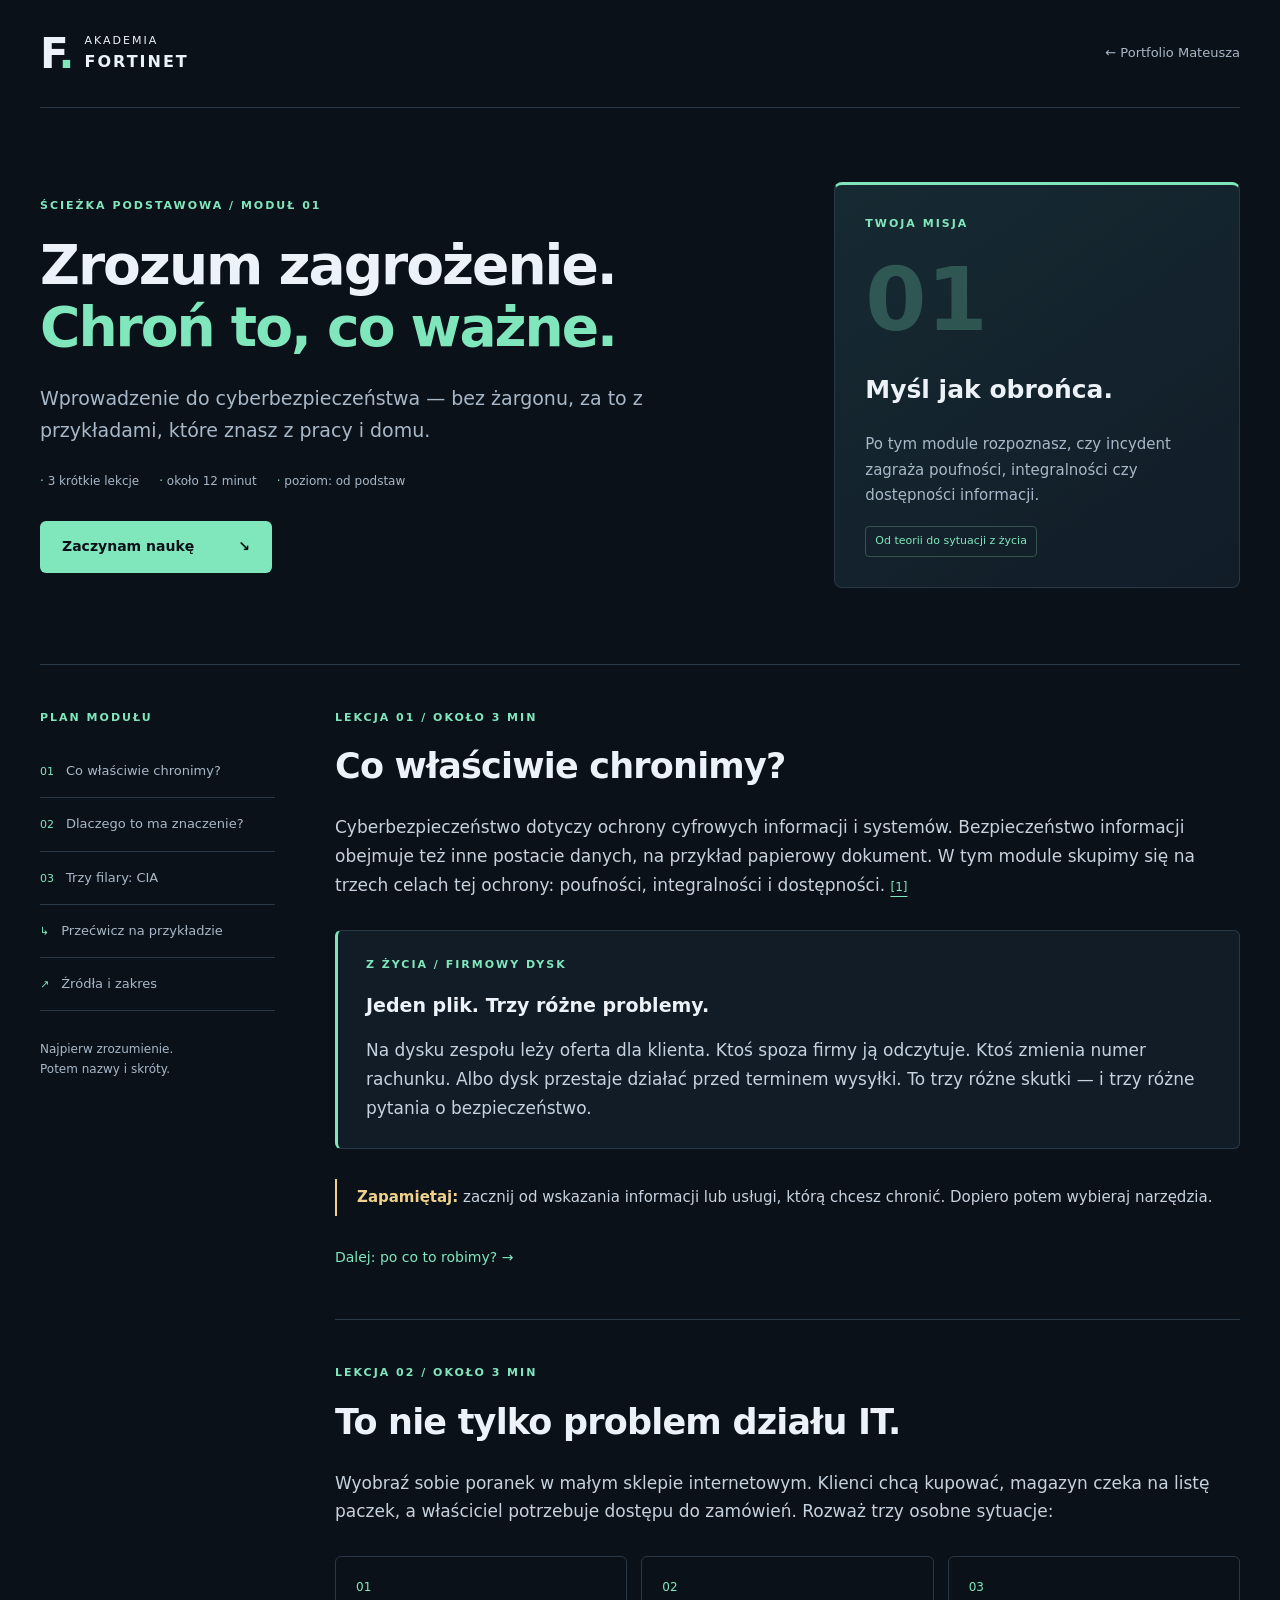
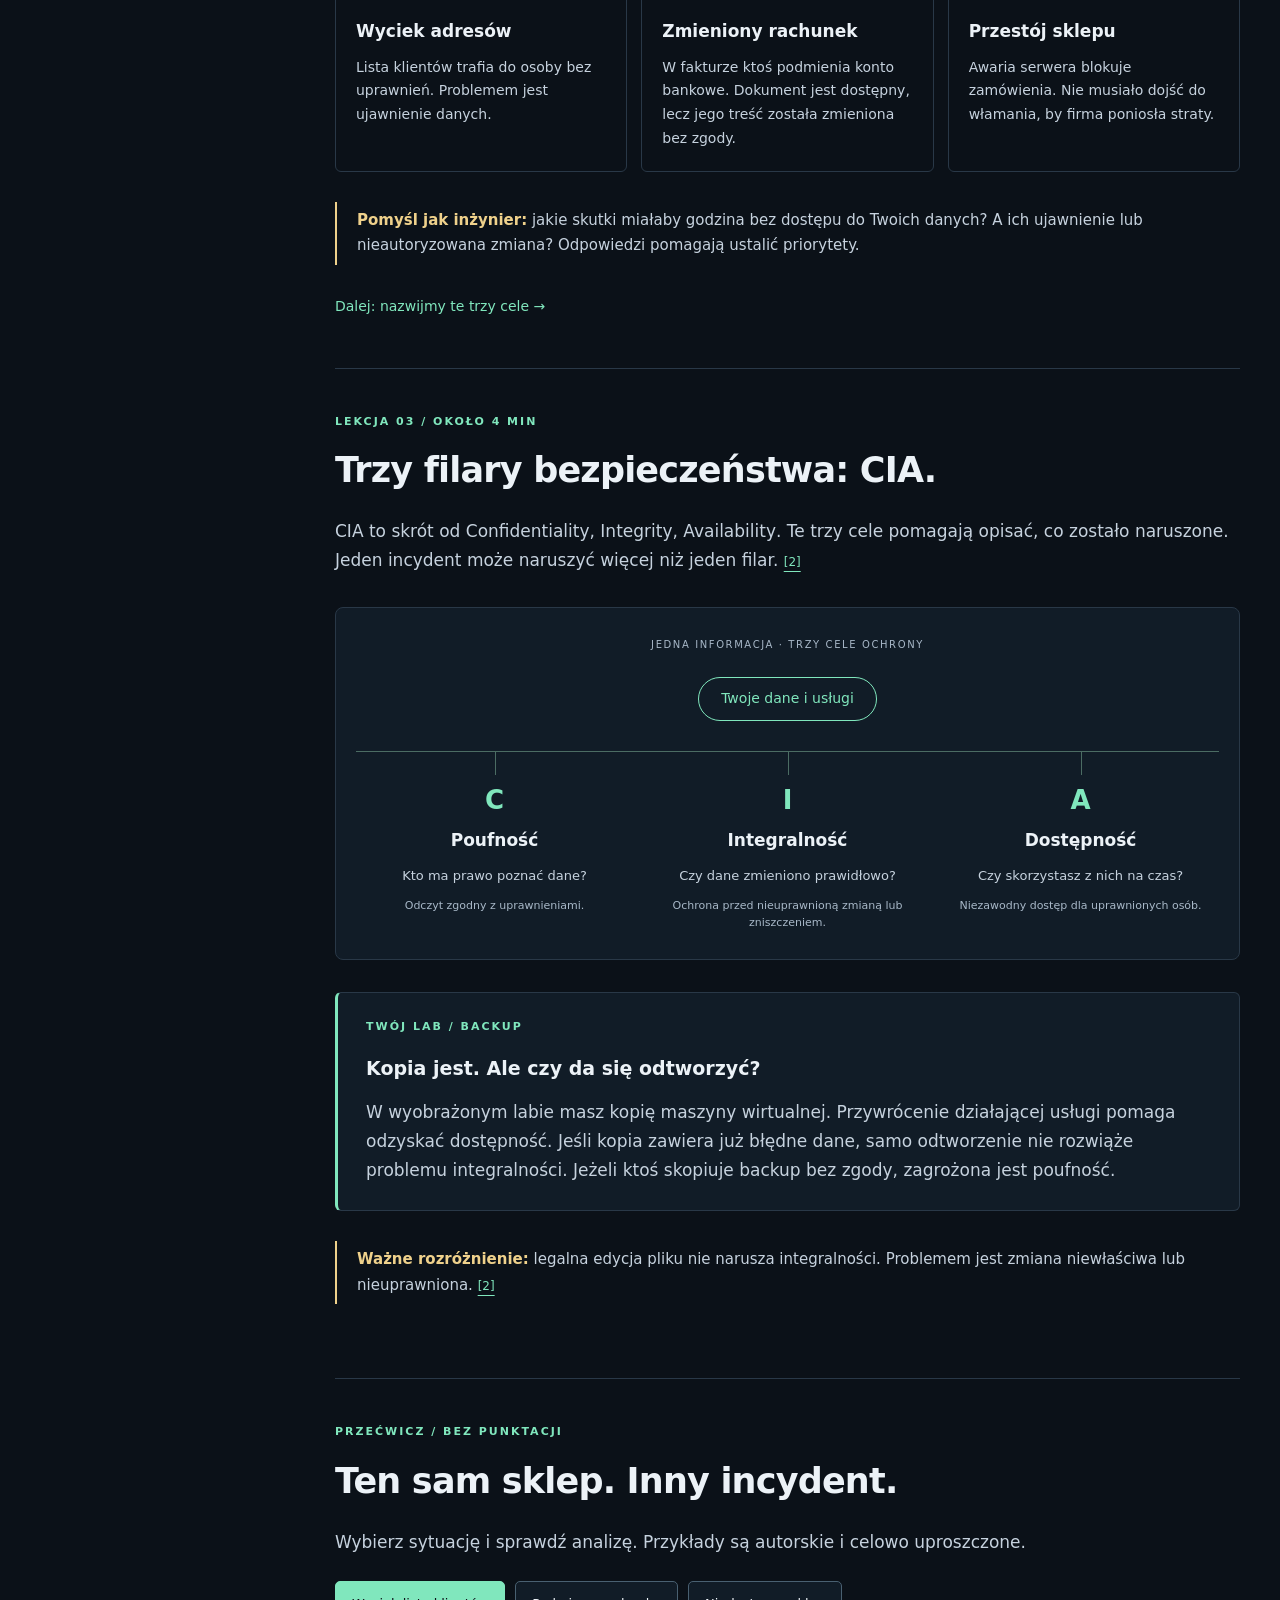
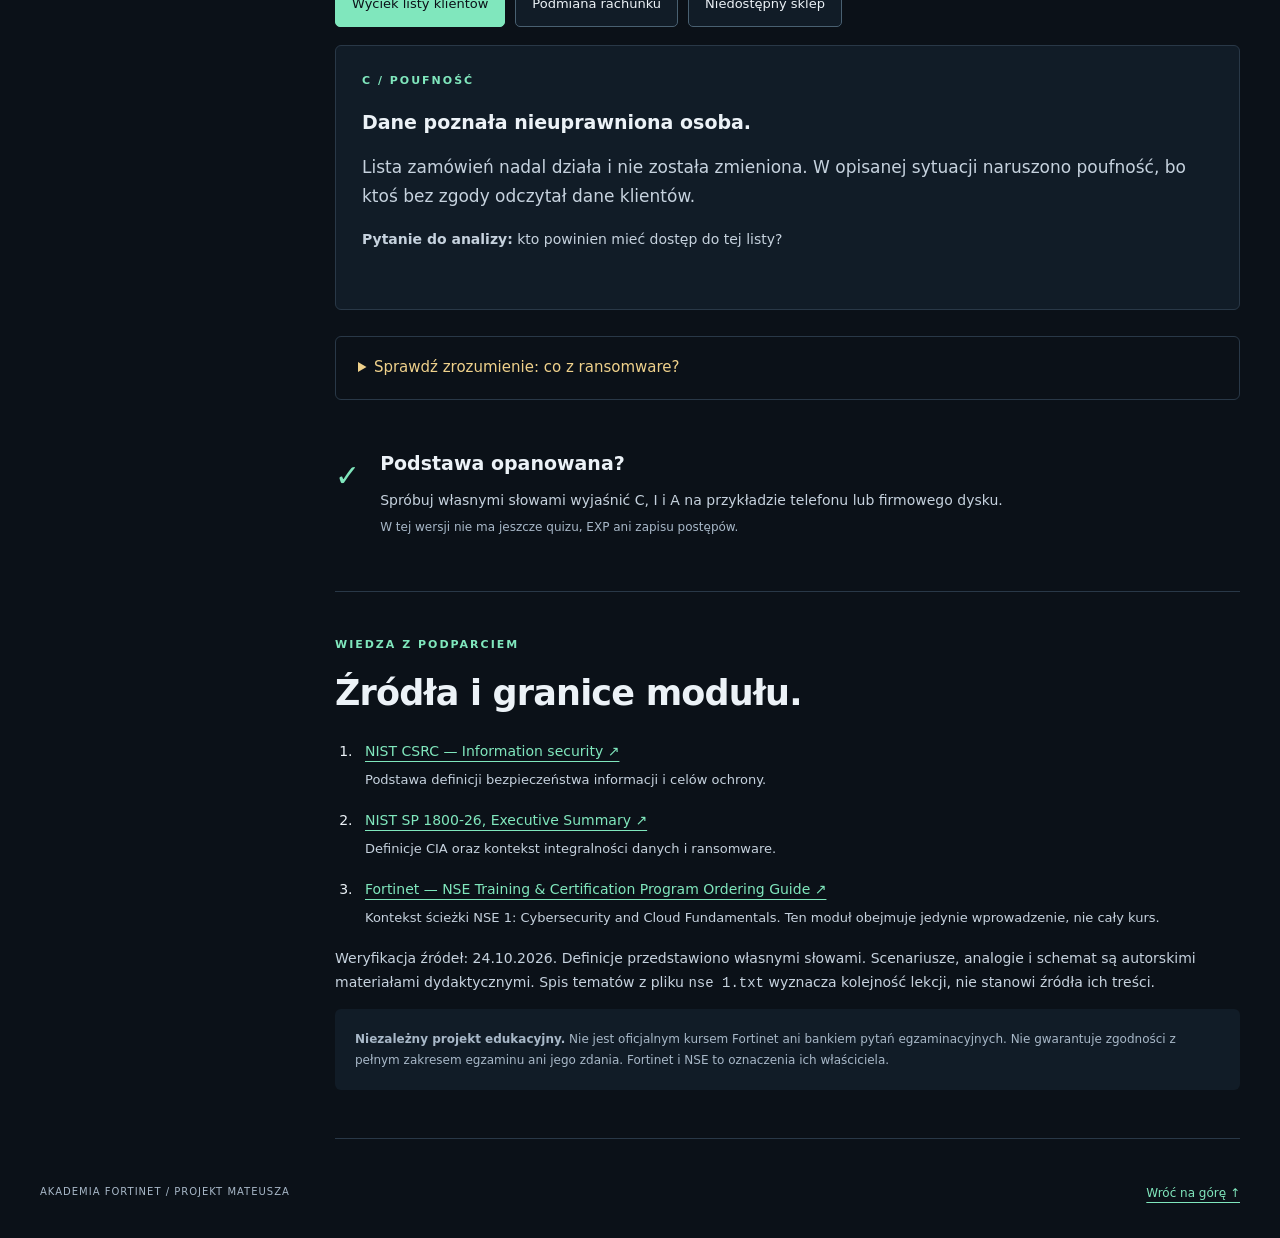
==== fortinet-academy/index.html @ 1c810365 "Add first cybersecurity learning module with CIA scenarios and sources" ====
<!doctype html>
<html lang="pl">
<head>
  <meta charset="utf-8">
  <meta name="viewport" content="width=device-width, initial-scale=1">
  <meta name="theme-color" content="#0b1118">
  <meta name="description" content="Cyberbezpieczeństwo po ludzku. Autorskie lekcje, schemat CIA i przykłady z życia — niezależny projekt edukacyjny Mateusza.">
  <title>Podstawy cyberbezpieczeństwa | Akademia Fortinet</title>
  <link rel="stylesheet" href="academy.css">
  <script src="academy.js" defer></script>
</head>
<body>
  <a class="skip" href="#content">Przejdź do lekcji</a>
  <header class="topbar wrap">
    <a class="brand" href="./"><span class="brand-icon" aria-hidden="true">F<span>.</span></span><span>AKADEMIA<br><strong>FORTINET</strong></span></a>
    <a class="back" href="../">← Portfolio Mateusza</a>
  </header>
  <main id="content" class="wrap">
    <section class="hero" aria-labelledby="module-title">
      <div><p class="eyebrow">ŚCIEŻKA PODSTAWOWA / MODUŁ 01</p>
        <h1>Zrozum zagrożenie.<br><span>Chroń to, co ważne.</span></h1>
        <p class="lead" id="module-title">Wprowadzenie do cyberbezpieczeństwa — bez żargonu, za to z przykładami, które znasz z pracy i domu.</p>
        <div class="meta"><span>3 krótkie lekcje</span><span>około 12 minut</span><span>poziom: od podstaw</span></div>
        <a class="button" href="#lesson-1">Zaczynam naukę <span aria-hidden="true">↘</span></a>
      </div>
      <aside class="mission"><p class="eyebrow">TWOJA MISJA</p><span class="mission-mark" aria-hidden="true">01</span><h2>Myśl jak obrońca.</h2><p>Po tym module rozpoznasz, czy incydent zagraża poufności, integralności czy dostępności informacji.</p><span class="tag">Od teorii do sytuacji z życia</span></aside>
    </section>
    <div class="course-layout">
      <aside class="sidebar"><nav aria-label="Lekcje modułu"><p class="eyebrow">PLAN MODUŁU</p><a href="#lesson-1"><span>01</span> Co właściwie chronimy?</a><a href="#lesson-2"><span>02</span> Dlaczego to ma znaczenie?</a><a href="#lesson-3"><span>03</span> Trzy filary: CIA</a><a href="#practice"><span>↳</span> Przećwicz na przykładzie</a><a href="#sources"><span>↗</span> Źródła i zakres</a></nav><p class="sidebar-note">Najpierw zrozumienie.<br>Potem nazwy i skróty.</p></aside>
      <div class="lessons">
        <section class="lesson" id="lesson-1" aria-labelledby="title-1"><p class="eyebrow">LEKCJA 01 / OKOŁO 3 MIN</p><h2 id="title-1">Co właściwie chronimy?</h2><p>Cyberbezpieczeństwo dotyczy ochrony cyfrowych informacji i systemów. Bezpieczeństwo informacji obejmuje też inne postacie danych, na przykład papierowy dokument. W tym module skupimy się na trzech celach tej ochrony: poufności, integralności i dostępności. <a class="cite" href="#source-nist">[1]</a></p>
          <div class="example"><p class="label">Z ŻYCIA / FIRMOWY DYSK</p><h3>Jeden plik. Trzy różne problemy.</h3><p>Na dysku zespołu leży oferta dla klienta. Ktoś spoza firmy ją odczytuje. Ktoś zmienia numer rachunku. Albo dysk przestaje działać przed terminem wysyłki. To trzy różne skutki — i trzy różne pytania o bezpieczeństwo.</p></div>
          <p class="takeaway"><strong>Zapamiętaj:</strong> zacznij od wskazania informacji lub usługi, którą chcesz chronić. Dopiero potem wybieraj narzędzia.</p><a class="next" href="#lesson-2">Dalej: po co to robimy? →</a>
        </section>
        <section class="lesson" id="lesson-2" aria-labelledby="title-2"><p class="eyebrow">LEKCJA 02 / OKOŁO 3 MIN</p><h2 id="title-2">To nie tylko problem działu IT.</h2><p>Wyobraź sobie poranek w małym sklepie internetowym. Klienci chcą kupować, magazyn czeka na listę paczek, a właściciel potrzebuje dostępu do zamówień. Rozważ trzy osobne sytuacje:</p>
          <div class="impact-grid"><article><span class="number">01</span><h3>Wyciek adresów</h3><p>Lista klientów trafia do osoby bez uprawnień. Problemem jest ujawnienie danych.</p></article><article><span class="number">02</span><h3>Zmieniony rachunek</h3><p>W fakturze ktoś podmienia konto bankowe. Dokument jest dostępny, lecz jego treść została zmieniona bez zgody.</p></article><article><span class="number">03</span><h3>Przestój sklepu</h3><p>Awaria serwera blokuje zamówienia. Nie musiało dojść do włamania, by firma poniosła straty.</p></article></div>
          <p class="takeaway"><strong>Pomyśl jak inżynier:</strong> jakie skutki miałaby godzina bez dostępu do Twoich danych? A ich ujawnienie lub nieautoryzowana zmiana? Odpowiedzi pomagają ustalić priorytety.</p><a class="next" href="#lesson-3">Dalej: nazwijmy te trzy cele →</a>
        </section>
        <section class="lesson" id="lesson-3" aria-labelledby="title-3"><p class="eyebrow">LEKCJA 03 / OKOŁO 4 MIN</p><h2 id="title-3">Trzy filary bezpieczeństwa: CIA.</h2><p>CIA to skrót od <span lang="en">Confidentiality, Integrity, Availability</span>. Te trzy cele pomagają opisać, co zostało naruszone. Jeden incydent może naruszyć więcej niż jeden filar. <a class="cite" href="#source-cia">[2]</a></p>
          <figure class="cia"><figcaption>JEDNA INFORMACJA · TRZY CELE OCHRONY</figcaption><div class="cia-center">Twoje dane i usługi</div><div class="cia-branches"><article><span class="letter">C</span><h3>Poufność</h3><p>Kto ma prawo poznać dane?</p><small>Odczyt zgodny z uprawnieniami.</small></article><article><span class="letter">I</span><h3>Integralność</h3><p>Czy dane zmieniono prawidłowo?</p><small>Ochrona przed nieuprawnioną zmianą lub zniszczeniem.</small></article><article><span class="letter">A</span><h3>Dostępność</h3><p>Czy skorzystasz z nich na czas?</p><small>Niezawodny dostęp dla uprawnionych osób.</small></article></div></figure>
          <div class="example"><p class="label">TWÓJ LAB / BACKUP</p><h3>Kopia jest. Ale czy da się odtworzyć?</h3><p>W wyobrażonym labie masz kopię maszyny wirtualnej. Przywrócenie działającej usługi pomaga odzyskać dostępność. Jeśli kopia zawiera już błędne dane, samo odtworzenie nie rozwiąże problemu integralności. Jeżeli ktoś skopiuje backup bez zgody, zagrożona jest poufność.</p></div>
          <p class="takeaway"><strong>Ważne rozróżnienie:</strong> legalna edycja pliku nie narusza integralności. Problemem jest zmiana niewłaściwa lub nieuprawniona. <a class="cite" href="#source-cia">[2]</a></p>
        </section>
        <section class="lesson practice" id="practice" aria-labelledby="practice-title"><p class="eyebrow">PRZEĆWICZ / BEZ PUNKTACJI</p><h2 id="practice-title">Ten sam sklep. Inny incydent.</h2><p>Wybierz sytuację i sprawdź analizę. Przykłady są autorskie i celowo uproszczone.</p>
          <div class="scenario-buttons" role="group" aria-label="Wybierz incydent"><button type="button" data-scenario="leak" aria-pressed="true" aria-controls="scenario-result">Wyciek listy klientów</button><button type="button" data-scenario="change" aria-pressed="false" aria-controls="scenario-result">Podmiana rachunku</button><button type="button" data-scenario="outage" aria-pressed="false" aria-controls="scenario-result">Niedostępny sklep</button></div>
          <div id="scenario-result" class="scenario-result" aria-live="polite" aria-atomic="true"><p class="label" id="scenario-pillar">C / POUFNOŚĆ</p><h3 id="scenario-title">Dane poznała nieuprawniona osoba.</h3><p id="scenario-explanation">Lista zamówień nadal działa i nie została zmieniona. W opisanej sytuacji naruszono poufność, bo ktoś bez zgody odczytał dane klientów.</p><p id="scenario-question"><strong>Pytanie do analizy:</strong> kto powinien mieć dostęp do tej listy?</p></div>
          <noscript><p>Zmiana sytuacji wymaga JavaScript. Wszystkie przykłady możesz przeczytać powyżej; poniżej znajdziesz też analizę.</p><p>Podmiana rachunku narusza integralność: ktoś zmienił dokument bez zgody. Niedostępny sklep narusza dostępność: uprawniona osoba nie może skorzystać z usługi.</p></noscript>
          <details><summary>Sprawdź zrozumienie: co z ransomware?</summary><p>W naszym przykładzie napastnik szyfruje pliki i blokuje do nich dostęp. Narusza dostępność oraz integralność, bo nieautoryzowanie zmienia dane. Jeżeli dodatkowo wykradnie pliki, naruszy też poufność. Sama informacja o szyfrowaniu nie dowodzi kradzieży danych.</p></details>
          <div class="finish"><span aria-hidden="true">✓</span><div><h3>Podstawa opanowana?</h3><p>Spróbuj własnymi słowami wyjaśnić C, I i A na przykładzie telefonu lub firmowego dysku.</p><p class="muted">W tej wersji nie ma jeszcze quizu, EXP ani zapisu postępów.</p></div></div>
        </section>
        <section class="lesson sources" id="sources" aria-labelledby="sources-title"><p class="eyebrow">WIEDZA Z PODPARCIEM</p><h2 id="sources-title">Źródła i granice modułu.</h2><ol><li id="source-nist"><a href="https://csrc.nist.gov/glossary/term/information_security">NIST CSRC — Information security ↗</a><p>Podstawa definicji bezpieczeństwa informacji i celów ochrony.</p></li><li id="source-cia"><a href="https://www.nccoe.nist.gov/publication/1800-26/VolA/1800-26A.html">NIST SP 1800-26, Executive Summary ↗</a><p>Definicje CIA oraz kontekst integralności danych i ransomware.</p></li><li><a href="https://www.fortinet.com/content/dam/fortinet/assets/data-sheets/og-nse-program.pdf">Fortinet — NSE Training &amp; Certification Program Ordering Guide ↗</a><p>Kontekst ścieżki NSE 1: Cybersecurity and Cloud Fundamentals. Ten moduł obejmuje jedynie wprowadzenie, nie cały kurs.</p></li></ol><p>Weryfikacja źródeł: <time datetime="2026-10-24">24.10.2026</time>. Definicje przedstawiono własnymi słowami. Scenariusze, analogie i schemat są autorskimi materiałami dydaktycznymi. Spis tematów z pliku <code>nse 1.txt</code> wyznacza kolejność lekcji, nie stanowi źródła ich treści.</p><div class="disclaimer"><strong>Niezależny projekt edukacyjny.</strong> Nie jest oficjalnym kursem Fortinet ani bankiem pytań egzaminacyjnych. Nie gwarantuje zgodności z pełnym zakresem egzaminu ani jego zdania. Fortinet i NSE to oznaczenia ich właściciela.</div></section>
      </div>
    </div>
  </main>
  <footer class="wrap footer"><span>AKADEMIA FORTINET / PROJEKT MATEUSZA</span><a href="#content">Wróć na górę ↑</a></footer>
</body>
</html>
---- fortinet-academy/academy.css ----
:root{color-scheme:dark;--bg:#0b1118;--panel:#111c27;--text:#ecf2f7;--muted:#a8b8c8;--line:#293847;--mint:#80e7bd;--gold:#efd18b}*{box-sizing:border-box}html{scroll-behavior:smooth;scroll-padding-top:24px}body{margin:0;background:var(--bg);color:var(--text);font:17px/1.7 system-ui,-apple-system,"Segoe UI",sans-serif}a{color:var(--mint);text-underline-offset:5px}a:hover{color:#fff}button,a,summary{-webkit-tap-highlight-color:transparent}a:focus-visible,button:focus-visible,summary:focus-visible{outline:3px solid var(--gold);outline-offset:5px}.wrap{width:min(1200px,calc(100% - 64px));margin-inline:auto}.skip{position:absolute;top:-100px;left:20px;background:var(--mint);color:var(--bg);padding:10px;z-index:5}.skip:focus{top:12px}.topbar{min-height:108px;display:flex;justify-content:space-between;align-items:center;border-bottom:1px solid var(--line);gap:20px}.brand{display:flex;gap:14px;align-items:center;text-decoration:none;color:var(--text);font-size:11px;line-height:1.5;letter-spacing:2px}.brand strong{font-size:16px}.brand-icon{font-size:42px;font-weight:850;letter-spacing:-4px}.brand-icon span{color:var(--mint)}.back{font-size:13px;color:var(--muted);text-decoration:none}.hero{display:grid;grid-template-columns:1.8fr 1fr;gap:64px;align-items:center;padding:74px 0 76px}.eyebrow,.label{font-size:11px;font-weight:750;letter-spacing:2px;color:var(--mint);margin:0 0 18px}h1{font-size:clamp(36px,4.3vw,58px);line-height:1.13;letter-spacing:-2px;margin:0 0 24px}h1 span{color:var(--mint)}.lead{max-width:610px;color:var(--muted);font-size:19px}.meta{display:flex;flex-wrap:wrap;gap:10px 20px;color:var(--muted);font-size:12px;margin:24px 0 30px}.meta span::before{content:"· ";color:var(--mint)}.button{display:inline-flex;gap:44px;align-items:center;background:var(--mint);color:var(--bg);padding:14px 22px;text-decoration:none;border-radius:6px;font-weight:750;font-size:14px}.button:hover{color:var(--bg);background:#b3f9d8}.mission{position:relative;padding:30px;border:1px solid var(--line);border-top:3px solid var(--mint);border-radius:8px;background:linear-gradient(145deg,#162a32,var(--panel));overflow:hidden}.mission-mark{display:block;color:#80e7bd40;font-size:88px;line-height:1.1;font-weight:800}.mission h2{font-size:25px}.mission p:not(.eyebrow){font-size:15px;color:var(--muted)}.tag{display:inline-block;font-size:11px;color:var(--mint);border:1px solid #36534d;padding:5px 9px;border-radius:4px}.course-layout{display:grid;grid-template-columns:235px minmax(0,1fr);gap:60px;border-top:1px solid var(--line);padding-top:44px}.sidebar nav{position:sticky;top:26px}.sidebar a{display:flex;align-items:baseline;gap:12px;text-decoration:none;color:var(--muted);font-size:13px;border-bottom:1px solid var(--line);padding:15px 0}.sidebar a:hover{color:var(--mint)}.sidebar a span{font-size:11px;color:var(--mint)}.sidebar-note{font-size:12px;color:var(--muted);margin-top:28px}.lesson{padding-bottom:48px;margin-bottom:44px;border-bottom:1px solid var(--line);scroll-margin-top:25px}.lesson h2{font-size:clamp(25px,3vw,35px);line-height:1.25;letter-spacing:-.8px;margin:0 0 24px}.lesson p{color:#c6d2de}.lesson .eyebrow,.lesson .label{color:var(--mint)}.lesson h3{font-size:19px;line-height:1.4;margin:0 0 12px}.example{padding:25px 28px;background:var(--panel);border:1px solid var(--line);border-left:3px solid var(--mint);border-radius:6px;margin:30px 0}.example p:last-child{margin-bottom:0}.takeaway{font-size:15px;border-left:2px solid var(--gold);padding:6px 0 6px 20px;margin:26px 0}.takeaway strong{color:var(--gold)}.next{font-size:14px;text-decoration:none}.cite{font-size:12px;white-space:nowrap}.impact-grid{display:grid;grid-template-columns:repeat(3,minmax(0,1fr));gap:14px;margin:30px 0}.impact-grid article{border:1px solid var(--line);padding:20px;border-radius:6px}.impact-grid h3{font-size:17px}.impact-grid p{font-size:14px;margin:0}.number{color:var(--mint);font-size:12px;display:block;margin-bottom:22px}.cia{margin:32px 0;padding:28px 20px;background:var(--panel);border:1px solid var(--line);border-radius:8px;text-align:center}.cia figcaption{font-size:10px;letter-spacing:1.6px;color:var(--muted)}.cia-center{border:1px solid var(--mint);border-radius:40px;width:fit-content;margin:24px auto 30px;padding:9px 22px;color:var(--mint);font-size:14px}.cia-branches{display:grid;grid-template-columns:repeat(3,minmax(0,1fr));gap:16px;border-top:1px solid #4b6c63}.cia-branches article{position:relative;padding-top:26px}.cia-branches article:before{content:"";height:23px;width:1px;background:#4b6c63;position:absolute;top:0;left:50%}.letter{font-size:26px;font-weight:800;color:var(--mint)}.cia-branches h3{margin:7px 0;font-size:17px}.cia-branches p{font-size:13px;line-height:1.5}.cia-branches small{display:block;color:var(--muted);font-size:11px;line-height:1.5}.scenario-buttons{display:flex;gap:10px;flex-wrap:wrap;margin:25px 0 18px}.scenario-buttons button{font:inherit;font-size:13px;cursor:pointer;padding:11px 16px;border-radius:5px;border:1px solid #496071;background:var(--panel);color:var(--text)}.scenario-buttons button[aria-pressed=true]{background:var(--mint);color:var(--bg);border-color:var(--mint)}.scenario-buttons button:hover{border-color:var(--mint)}.scenario-result{background:var(--panel);border:1px solid var(--line);padding:26px;border-radius:6px;min-height:265px}.scenario-result p:last-child{font-size:14px}details{margin:26px 0;border:1px solid var(--line);border-radius:6px;padding:18px 22px}summary{cursor:pointer;color:var(--gold);font-size:15px}details p{font-size:15px}.finish{display:flex;gap:20px;padding:24px 0 0}.finish>span{color:var(--mint);font-size:30px}.finish p{font-size:14px;margin:5px 0}.finish .muted{color:var(--muted);font-size:12px}.sources{font-size:14px}.sources ol{padding-left:22px}.sources li{padding-left:8px;margin-bottom:18px}.sources li p{font-size:13px;margin:5px 0}.sources a{overflow-wrap:anywhere}.disclaimer{background:var(--panel);padding:20px;border-radius:6px;color:var(--muted);font-size:12px}.footer{display:flex;justify-content:space-between;gap:20px;padding:0 0 35px;color:var(--muted);font-size:10px;letter-spacing:1px}.footer a{font-size:12px;letter-spacing:0}@media(max-width:950px){.hero{gap:30px;grid-template-columns:1.5fr 1fr}.course-layout{grid-template-columns:185px minmax(0,1fr);gap:28px}.impact-grid{grid-template-columns:1fr}.impact-grid article{padding:18px}.number{margin-bottom:8px}}@media(max-width:680px){.wrap{width:calc(100% - 36px)}.topbar{min-height:86px}.brand{font-size:9px;letter-spacing:1px}.brand strong{font-size:13px}.back{font-size:11px}.hero{grid-template-columns:1fr;padding:45px 0;gap:32px}.mission{padding:22px}.mission-mark{float:right;font-size:60px}.mission h2{font-size:22px}.lead{font-size:17px}.course-layout{grid-template-columns:1fr;padding-top:26px;gap:35px}.sidebar nav{position:static}.sidebar-note{display:none}.sidebar a{padding:10px 0}.lesson{padding-bottom:30px;margin-bottom:32px}.example{padding:20px}.cia{padding:22px 12px}.cia-branches{gap:8px}.cia-branches h3{font-size:13px}.cia-branches p{font-size:12px}.cia-branches small{font-size:10px}.cia-center{font-size:13px}.scenario-result{padding:20px}.footer{flex-direction:column;gap:10px}}@media(prefers-reduced-motion:reduce){html{scroll-behavior:auto}}
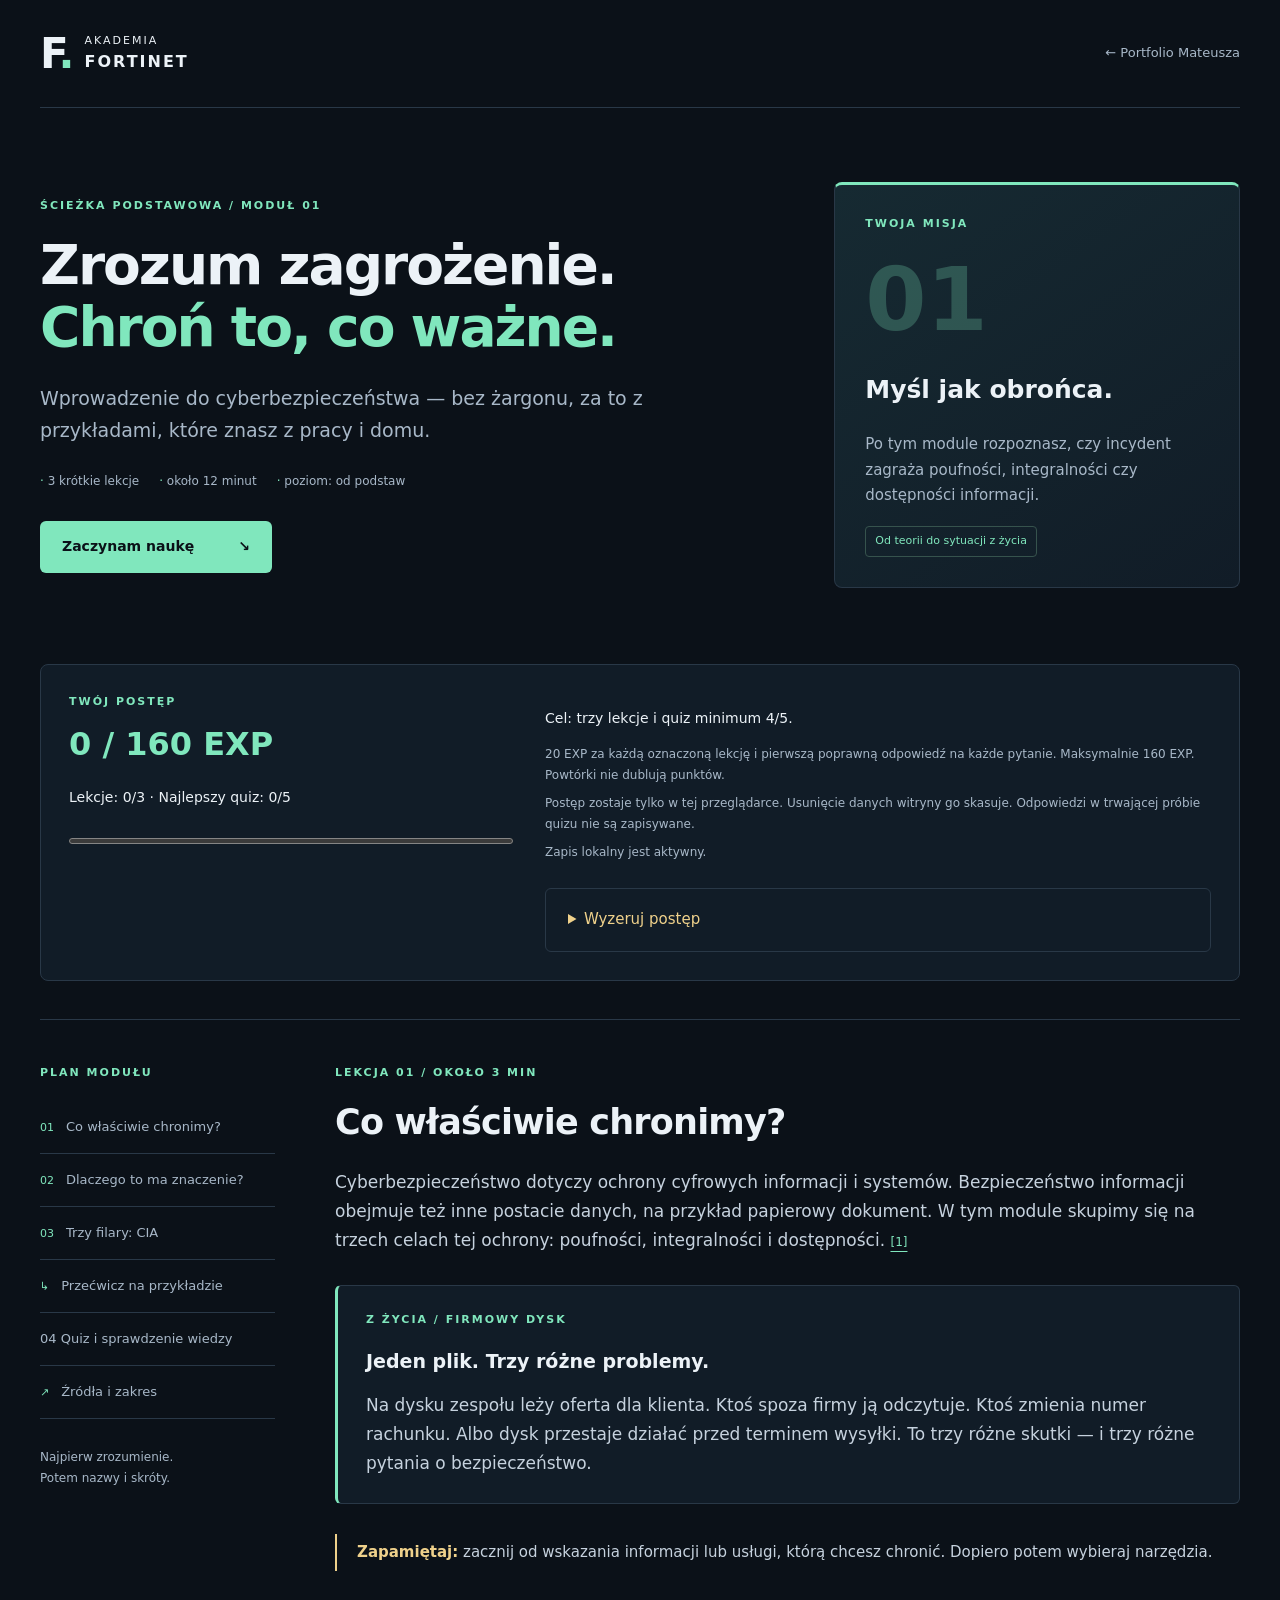
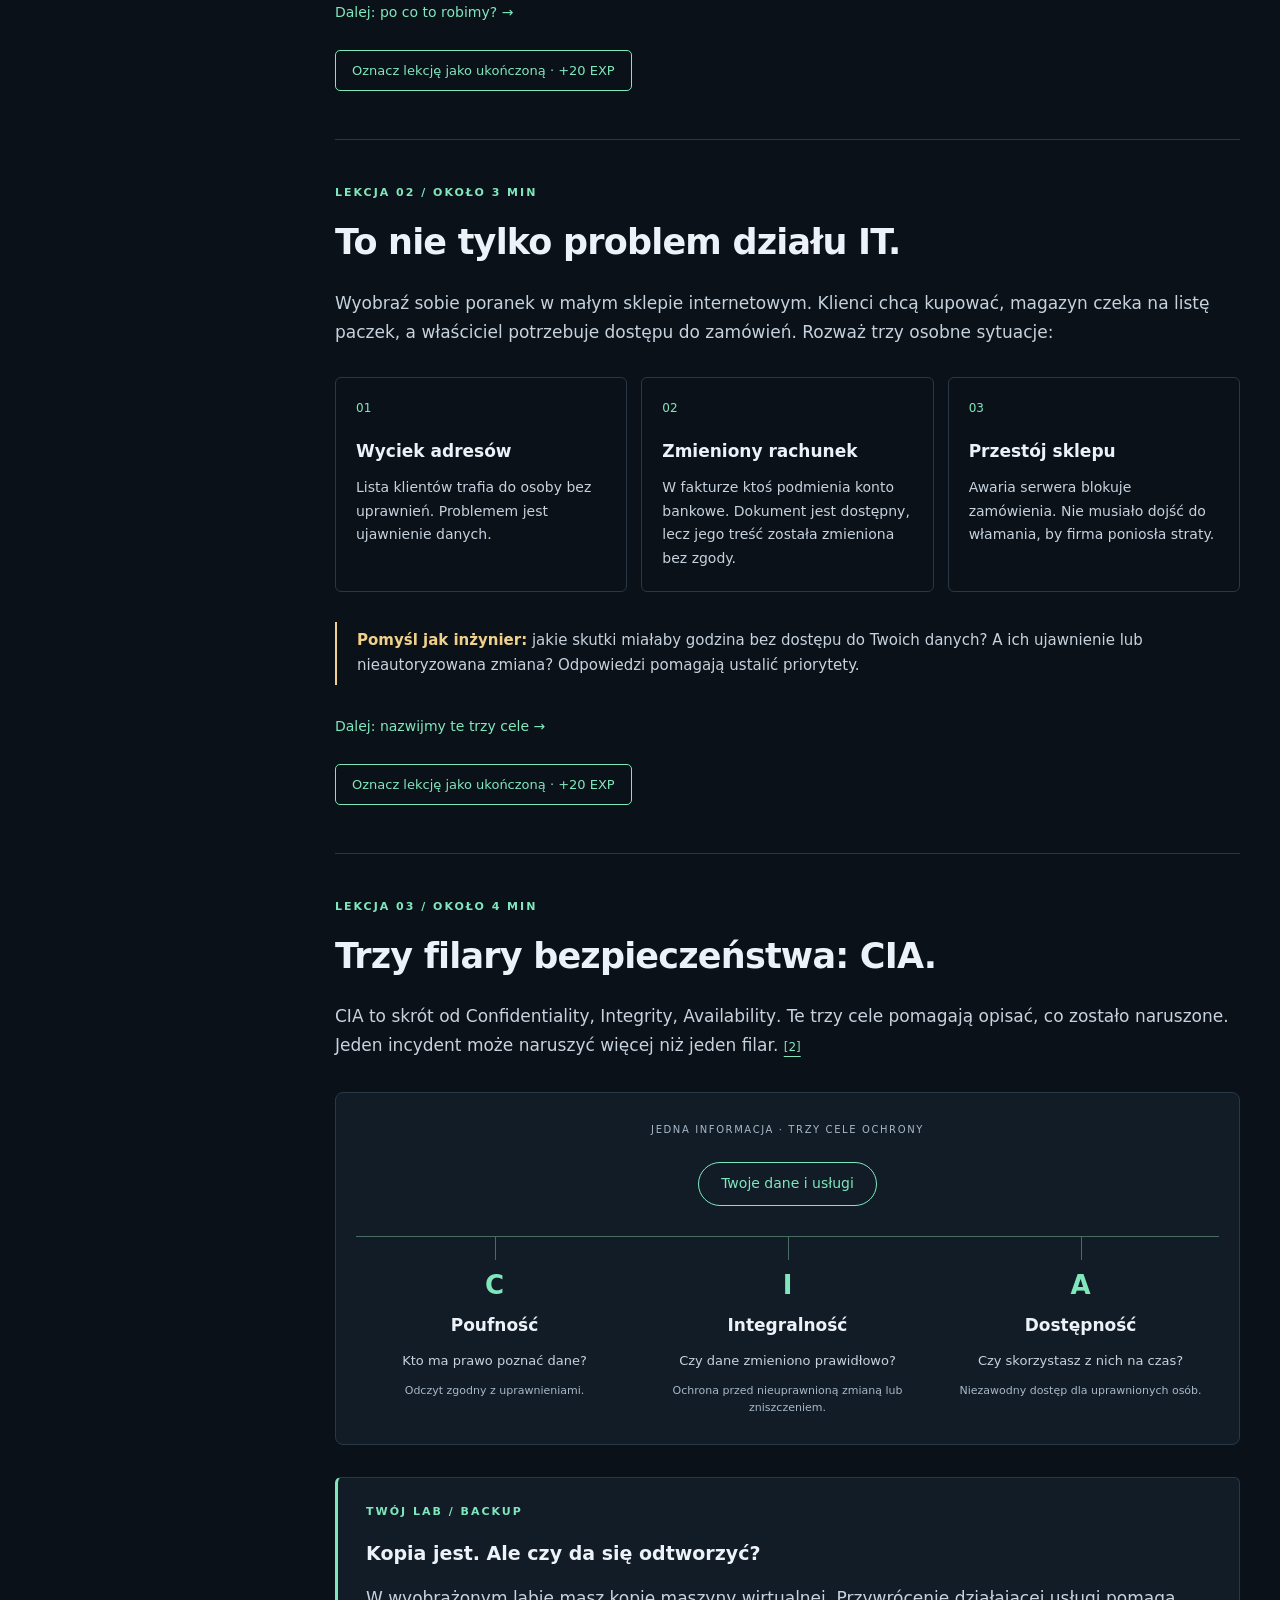
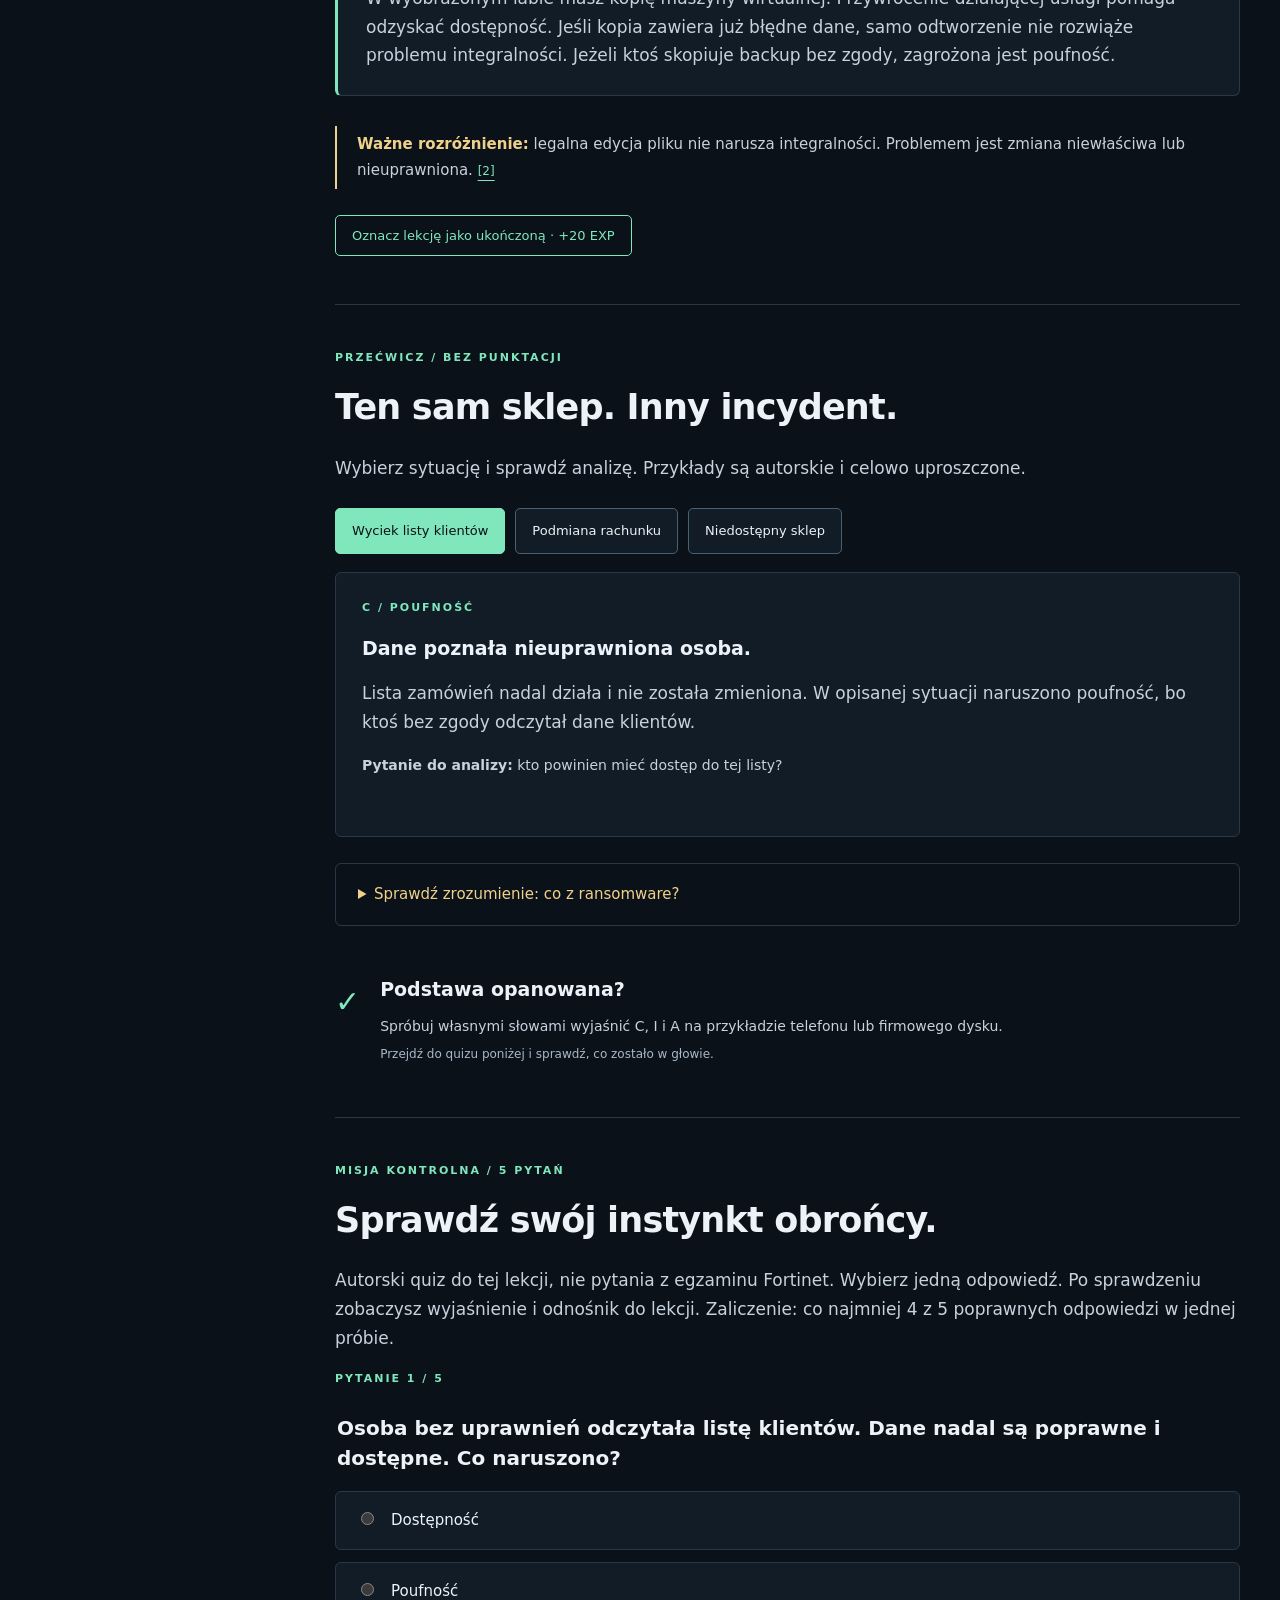
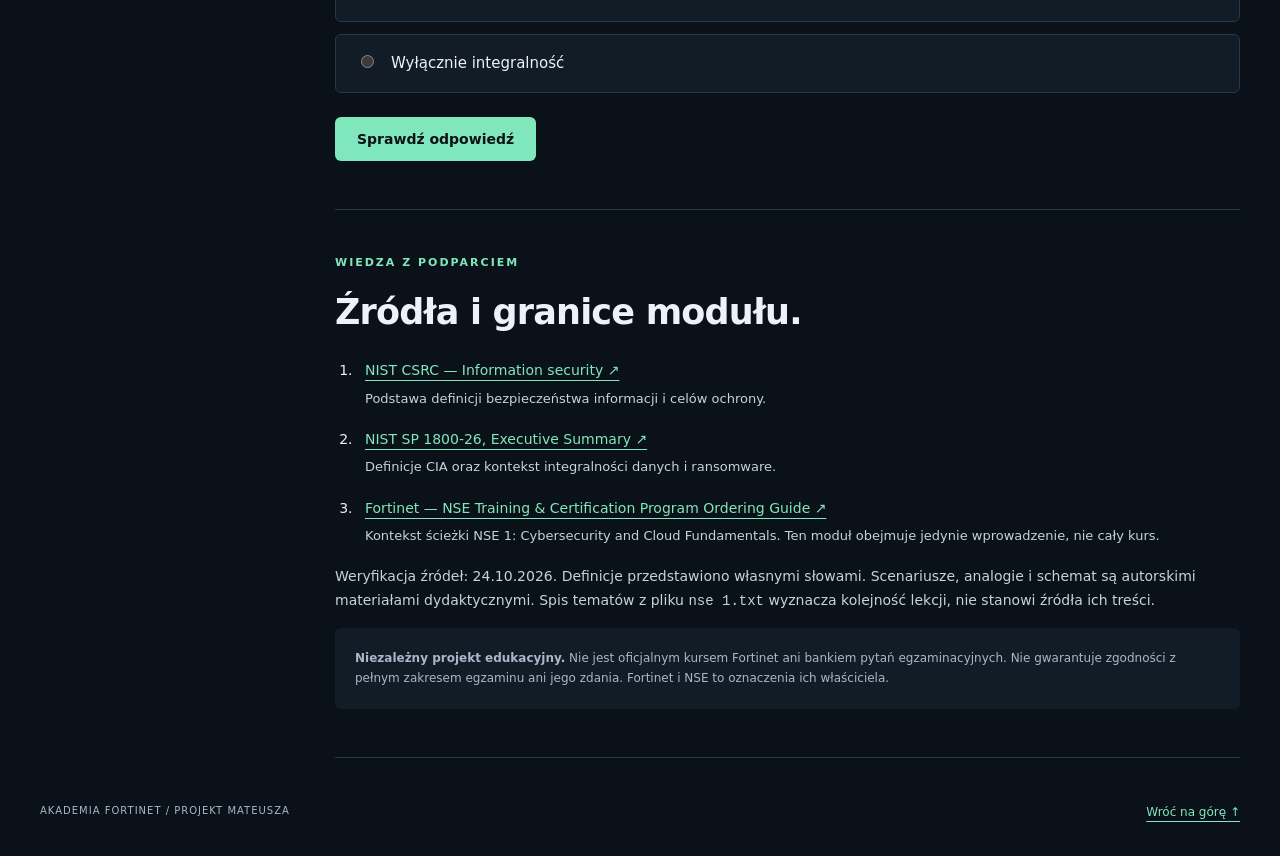
==== commit 76a390f9: "Add explained quiz, capped EXP and resilient local progress" ====
--- a/fortinet-academy/index.html
+++ b/fortinet-academy/index.html
@@ -7,6 +7,7 @@
   <meta name="description" content="Cyberbezpieczeństwo po ludzku. Autorskie lekcje, schemat CIA i przykłady z życia — niezależny projekt edukacyjny Mateusza.">
   <title>Podstawy cyberbezpieczeństwa | Akademia Fortinet</title>
   <link rel="stylesheet" href="academy.css">
+  <link rel="stylesheet" href="progress.css">
   <script src="academy.js" defer></script>
 </head>
 <body>
@@ -46,7 +47,19 @@
           <div id="scenario-result" class="scenario-result" aria-live="polite" aria-atomic="true"><p class="label" id="scenario-pillar">C / POUFNOŚĆ</p><h3 id="scenario-title">Dane poznała nieuprawniona osoba.</h3><p id="scenario-explanation">Lista zamówień nadal działa i nie została zmieniona. W opisanej sytuacji naruszono poufność, bo ktoś bez zgody odczytał dane klientów.</p><p id="scenario-question"><strong>Pytanie do analizy:</strong> kto powinien mieć dostęp do tej listy?</p></div>
           <noscript><p>Zmiana sytuacji wymaga JavaScript. Wszystkie przykłady możesz przeczytać powyżej; poniżej znajdziesz też analizę.</p><p>Podmiana rachunku narusza integralność: ktoś zmienił dokument bez zgody. Niedostępny sklep narusza dostępność: uprawniona osoba nie może skorzystać z usługi.</p></noscript>
           <details><summary>Sprawdź zrozumienie: co z ransomware?</summary><p>W naszym przykładzie napastnik szyfruje pliki i blokuje do nich dostęp. Narusza dostępność oraz integralność, bo nieautoryzowanie zmienia dane. Jeżeli dodatkowo wykradnie pliki, naruszy też poufność. Sama informacja o szyfrowaniu nie dowodzi kradzieży danych.</p></details>
-          <div class="finish"><span aria-hidden="true">✓</span><div><h3>Podstawa opanowana?</h3><p>Spróbuj własnymi słowami wyjaśnić C, I i A na przykładzie telefonu lub firmowego dysku.</p><p class="muted">W tej wersji nie ma jeszcze quizu, EXP ani zapisu postępów.</p></div></div>
+          <div class="finish"><span aria-hidden="true">✓</span><div><h3>Podstawa opanowana?</h3><p>Spróbuj własnymi słowami wyjaśnić C, I i A na przykładzie telefonu lub firmowego dysku.</p><p class="muted">Przejdź do quizu poniżej i sprawdź, co zostało w głowie.</p></div></div>
+        </section>
+        <section class="lesson" id="quiz" aria-labelledby="quiz-title">
+          <p class="eyebrow">MISJA KONTROLNA / 5 PYTAŃ</p><h2 id="quiz-title">Sprawdź swój instynkt obrońcy.</h2>
+          <p>Autorski quiz do tej lekcji, nie pytania z egzaminu Fortinet. Wybierz jedną odpowiedź. Po sprawdzeniu zobaczysz wyjaśnienie i odnośnik do lekcji. Zaliczenie: co najmniej 4 z 5 poprawnych odpowiedzi w jednej próbie.</p>
+          <div id="quiz-app" hidden>
+            <p class="label" id="quiz-counter"></p>
+            <form id="quiz-form"><fieldset id="quiz-fieldset"><legend id="quiz-question" tabindex="-1"></legend><div id="quiz-options"></div></fieldset><button class="button" id="quiz-check" type="submit">Sprawdź odpowiedź</button></form>
+            <div id="quiz-feedback" role="status" aria-live="polite" aria-atomic="true"></div>
+            <button class="button" id="quiz-next" type="button" hidden>Następne pytanie →</button>
+            <div id="quiz-result" hidden tabindex="-1"><h3 id="quiz-result-title"></h3><p id="quiz-result-text"></p><button class="button" id="quiz-retry" type="button">Spróbuj ponownie</button></div>
+          </div>
+          <noscript><p>Quiz i punkty wymagają JavaScript. Możesz nadal korzystać z lekcji, schematu i ćwiczeń powyżej.</p></noscript>
         </section>
         <section class="lesson sources" id="sources" aria-labelledby="sources-title"><p class="eyebrow">WIEDZA Z PODPARCIEM</p><h2 id="sources-title">Źródła i granice modułu.</h2><ol><li id="source-nist"><a href="https://csrc.nist.gov/glossary/term/information_security">NIST CSRC — Information security ↗</a><p>Podstawa definicji bezpieczeństwa informacji i celów ochrony.</p></li><li id="source-cia"><a href="https://www.nccoe.nist.gov/publication/1800-26/VolA/1800-26A.html">NIST SP 1800-26, Executive Summary ↗</a><p>Definicje CIA oraz kontekst integralności danych i ransomware.</p></li><li><a href="https://www.fortinet.com/content/dam/fortinet/assets/data-sheets/og-nse-program.pdf">Fortinet — NSE Training &amp; Certification Program Ordering Guide ↗</a><p>Kontekst ścieżki NSE 1: Cybersecurity and Cloud Fundamentals. Ten moduł obejmuje jedynie wprowadzenie, nie cały kurs.</p></li></ol><p>Weryfikacja źródeł: <time datetime="2026-10-24">24.10.2026</time>. Definicje przedstawiono własnymi słowami. Scenariusze, analogie i schemat są autorskimi materiałami dydaktycznymi. Spis tematów z pliku <code>nse 1.txt</code> wyznacza kolejność lekcji, nie stanowi źródła ich treści.</p><div class="disclaimer"><strong>Niezależny projekt edukacyjny.</strong> Nie jest oficjalnym kursem Fortinet ani bankiem pytań egzaminacyjnych. Nie gwarantuje zgodności z pełnym zakresem egzaminu ani jego zdania. Fortinet i NSE to oznaczenia ich właściciela.</div></section>
       </div>
--- a/fortinet-academy/progress.css
+++ b/fortinet-academy/progress.css
@@ -0,0 +1 @@
+[hidden]{display:none!important}.progress-panel{display:grid;grid-template-columns:1fr 1.5fr;gap:32px;padding:28px;margin-bottom:38px;background:var(--panel);border:1px solid var(--line);border-radius:8px}.progress-panel .eyebrow{margin-bottom:6px}#xp-total{font-size:32px;color:var(--mint)}#progress-summary,#progress-badge{font-size:14px}.progress-note,#storage-status{font-size:12px;color:var(--muted);margin:8px 0}.progress-panel details{margin-bottom:0}.progress-panel details p{font-size:13px}progress{width:100%;height:12px;accent-color:var(--mint)}button{font-family:inherit}button:disabled{cursor:default;opacity:.7}.complete-lesson,#reset-progress{display:block;border:1px solid var(--mint);border-radius:5px;background:transparent;color:var(--mint);padding:12px 16px;margin-top:24px;font-size:13px;cursor:pointer}.complete-lesson:disabled{border-color:var(--line);color:var(--muted)}#reset-progress{color:var(--gold);border-color:var(--gold)}#quiz-form fieldset{padding:0;border:0;margin:24px 0}#quiz-question{font-size:20px;font-weight:700;line-height:1.5;margin-bottom:18px}#quiz-options{display:grid;gap:12px}#quiz-options label{display:flex;gap:14px;align-items:baseline;padding:16px 20px;border:1px solid var(--line);background:var(--panel);border-radius:6px;cursor:pointer;font-size:15px}#quiz-options label:has(input:checked){border-color:var(--mint)}#quiz-options label:focus-within{outline:2px solid var(--gold);outline-offset:3px}#quiz-options input{accent-color:var(--mint);flex-shrink:0}#quiz-check,#quiz-next,#quiz-retry{border:0;cursor:pointer}#quiz-feedback:not(:empty){padding:22px;border-left:3px solid var(--mint);background:var(--panel);margin:24px 0;font-size:15px}#quiz-feedback a{font-size:13px}#quiz-result{margin-top:28px;padding:25px;border:1px solid var(--mint);border-radius:6px}#quiz-result:focus,#quiz-question:focus{outline:2px solid var(--gold);outline-offset:5px}@media(max-width:680px){.progress-panel{grid-template-columns:1fr;gap:12px;padding:22px}#quiz-options label{padding:14px}#quiz-question{font-size:18px}}
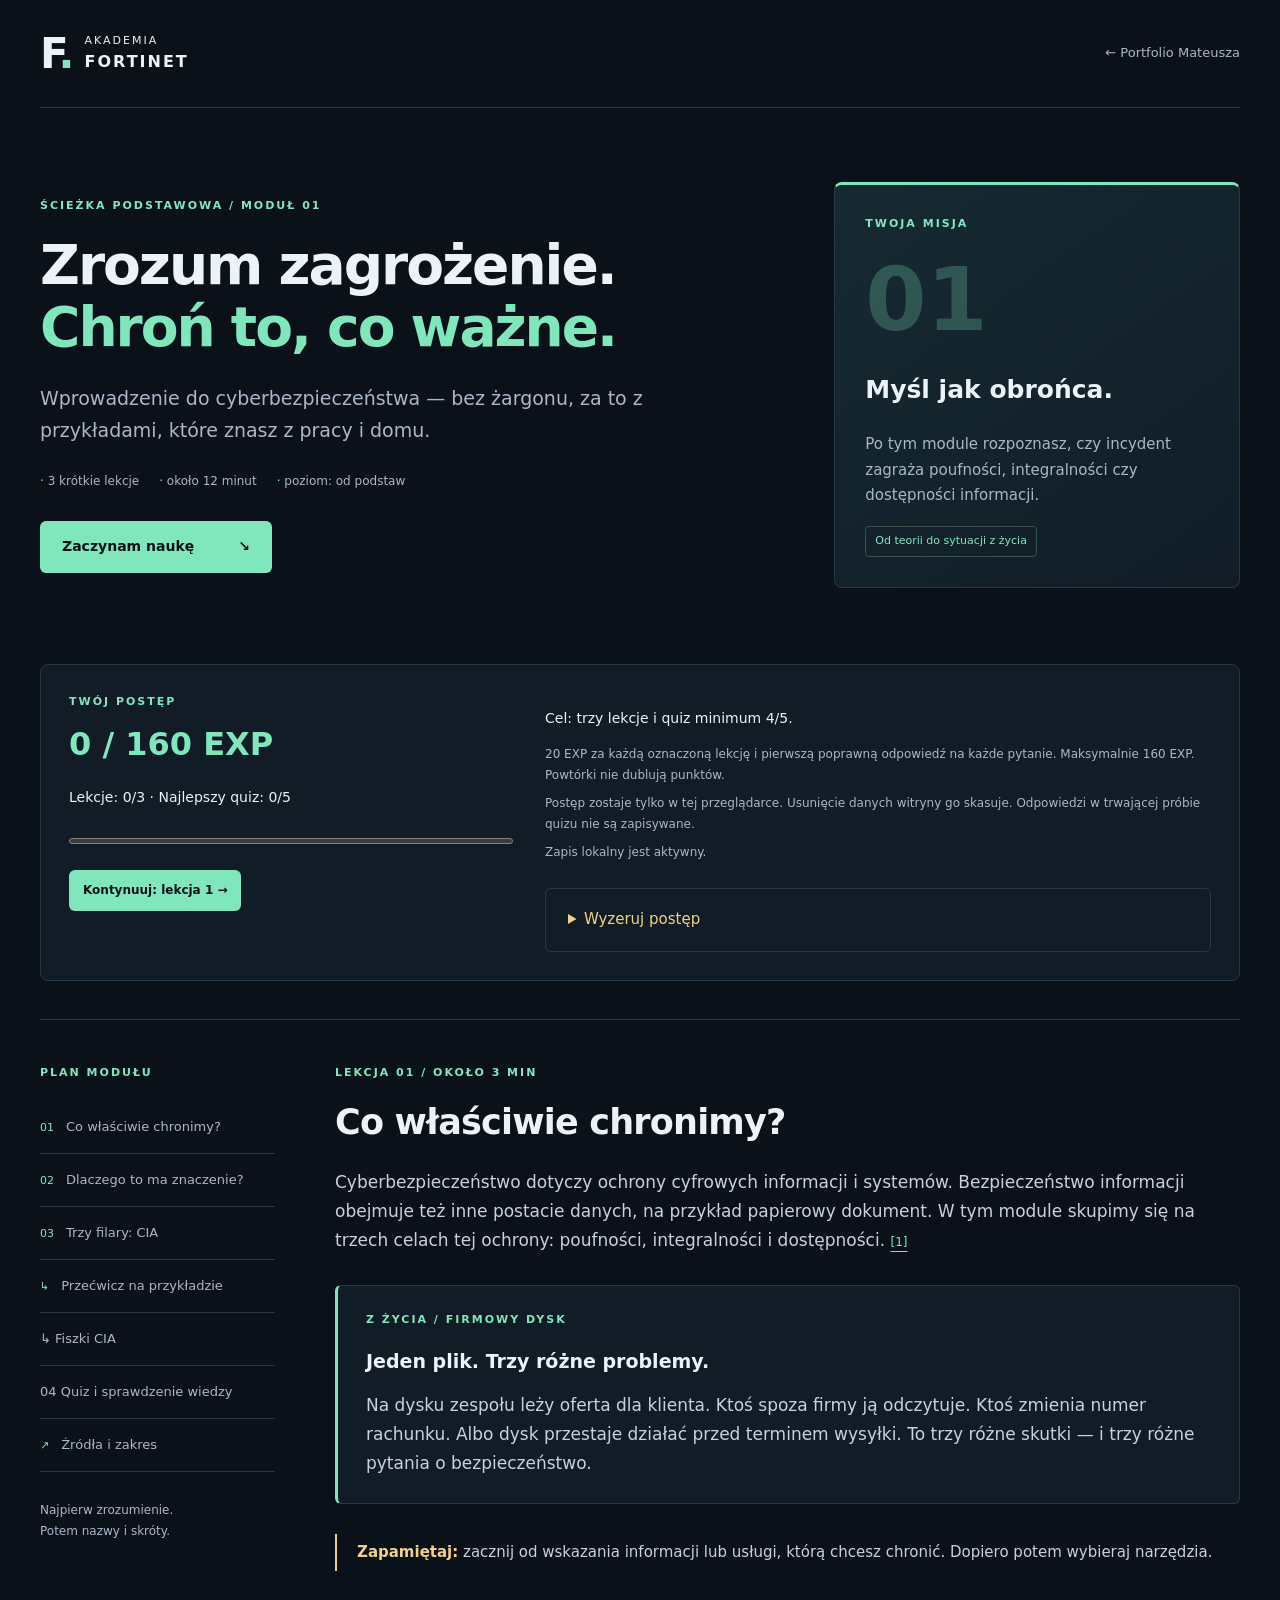
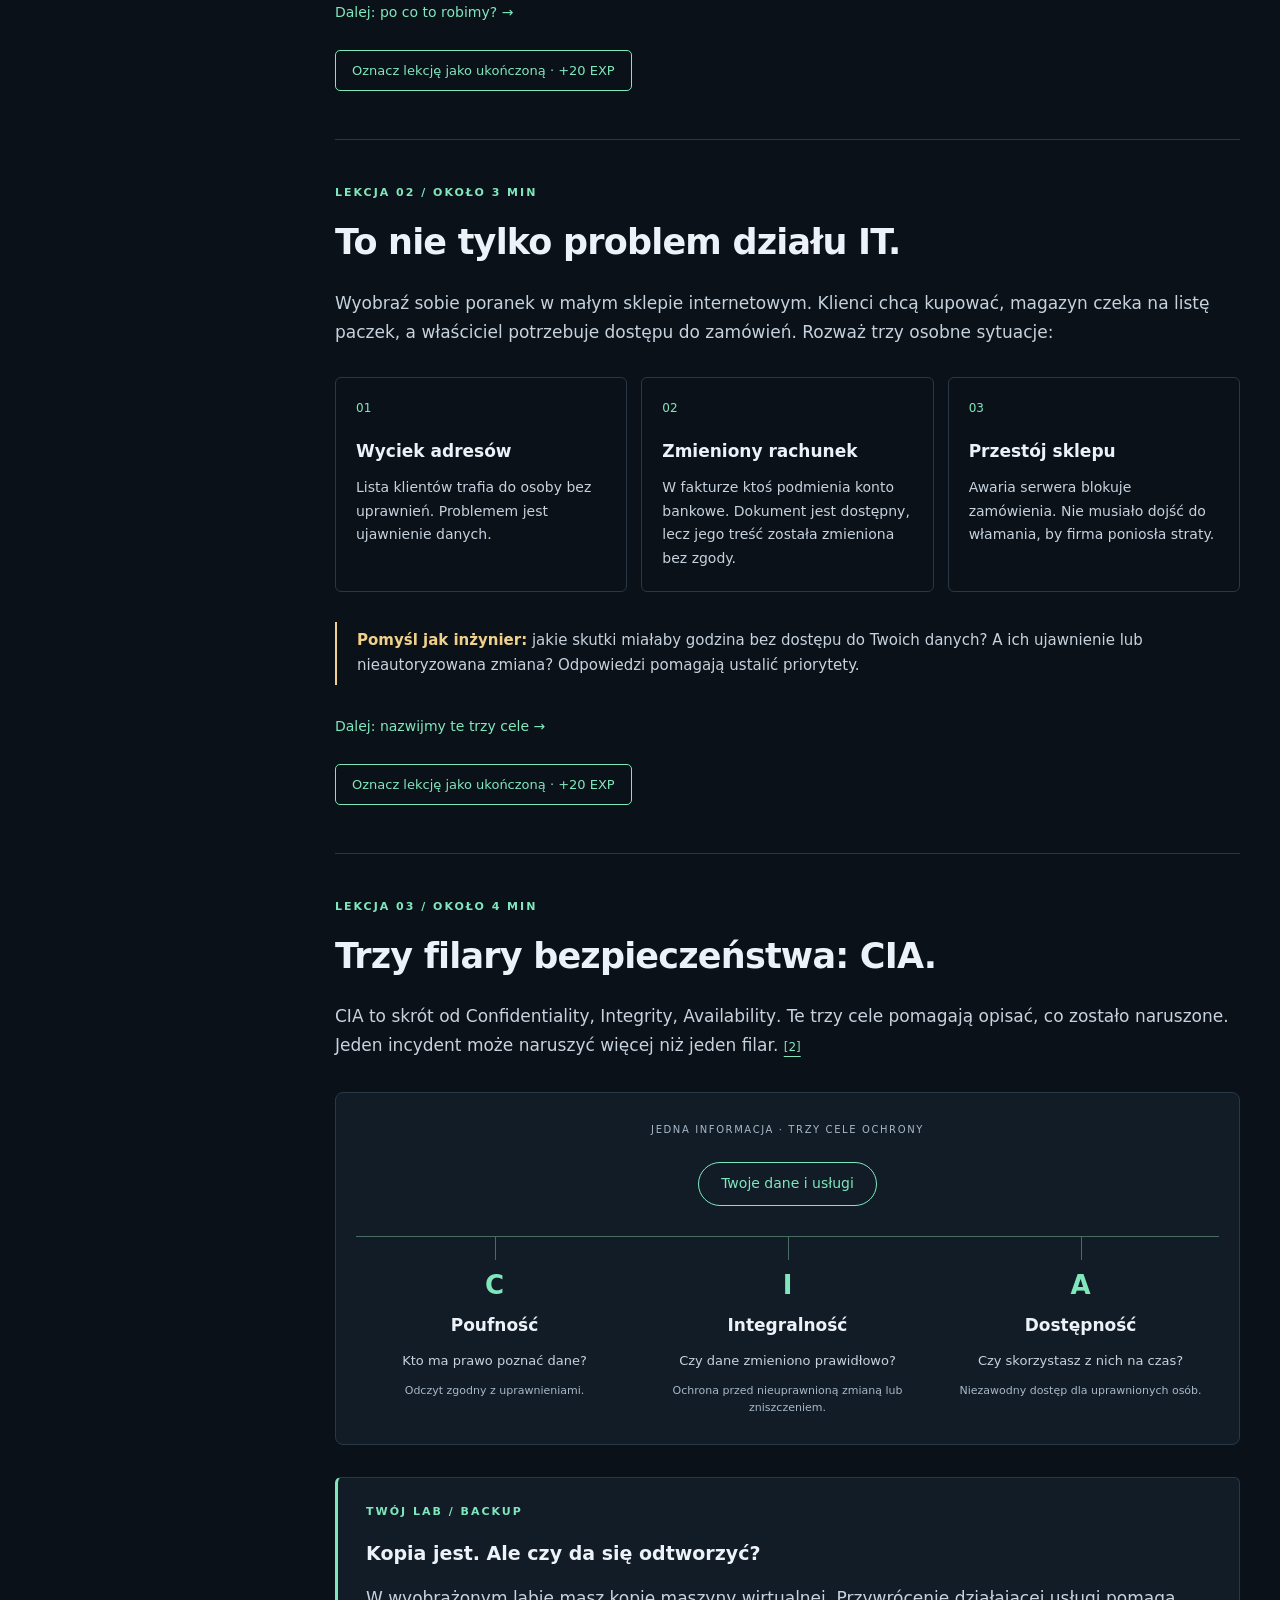
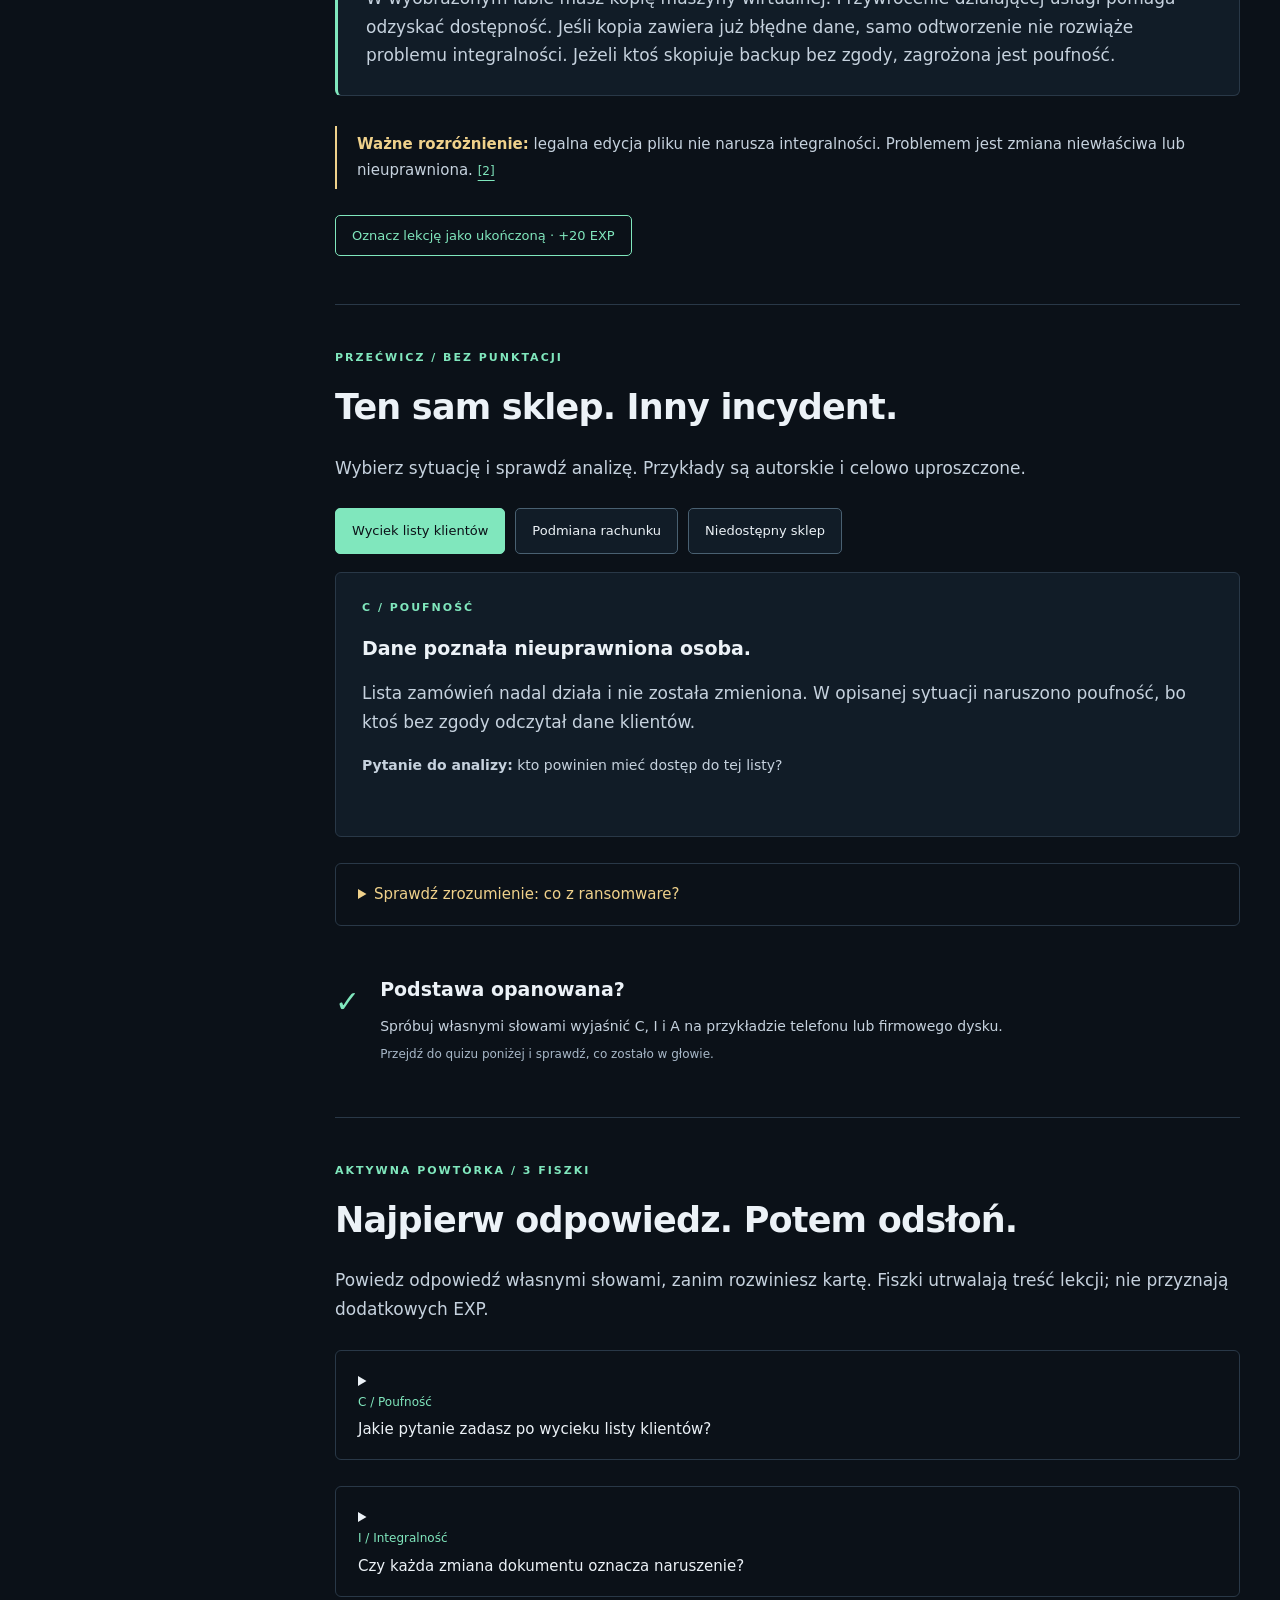
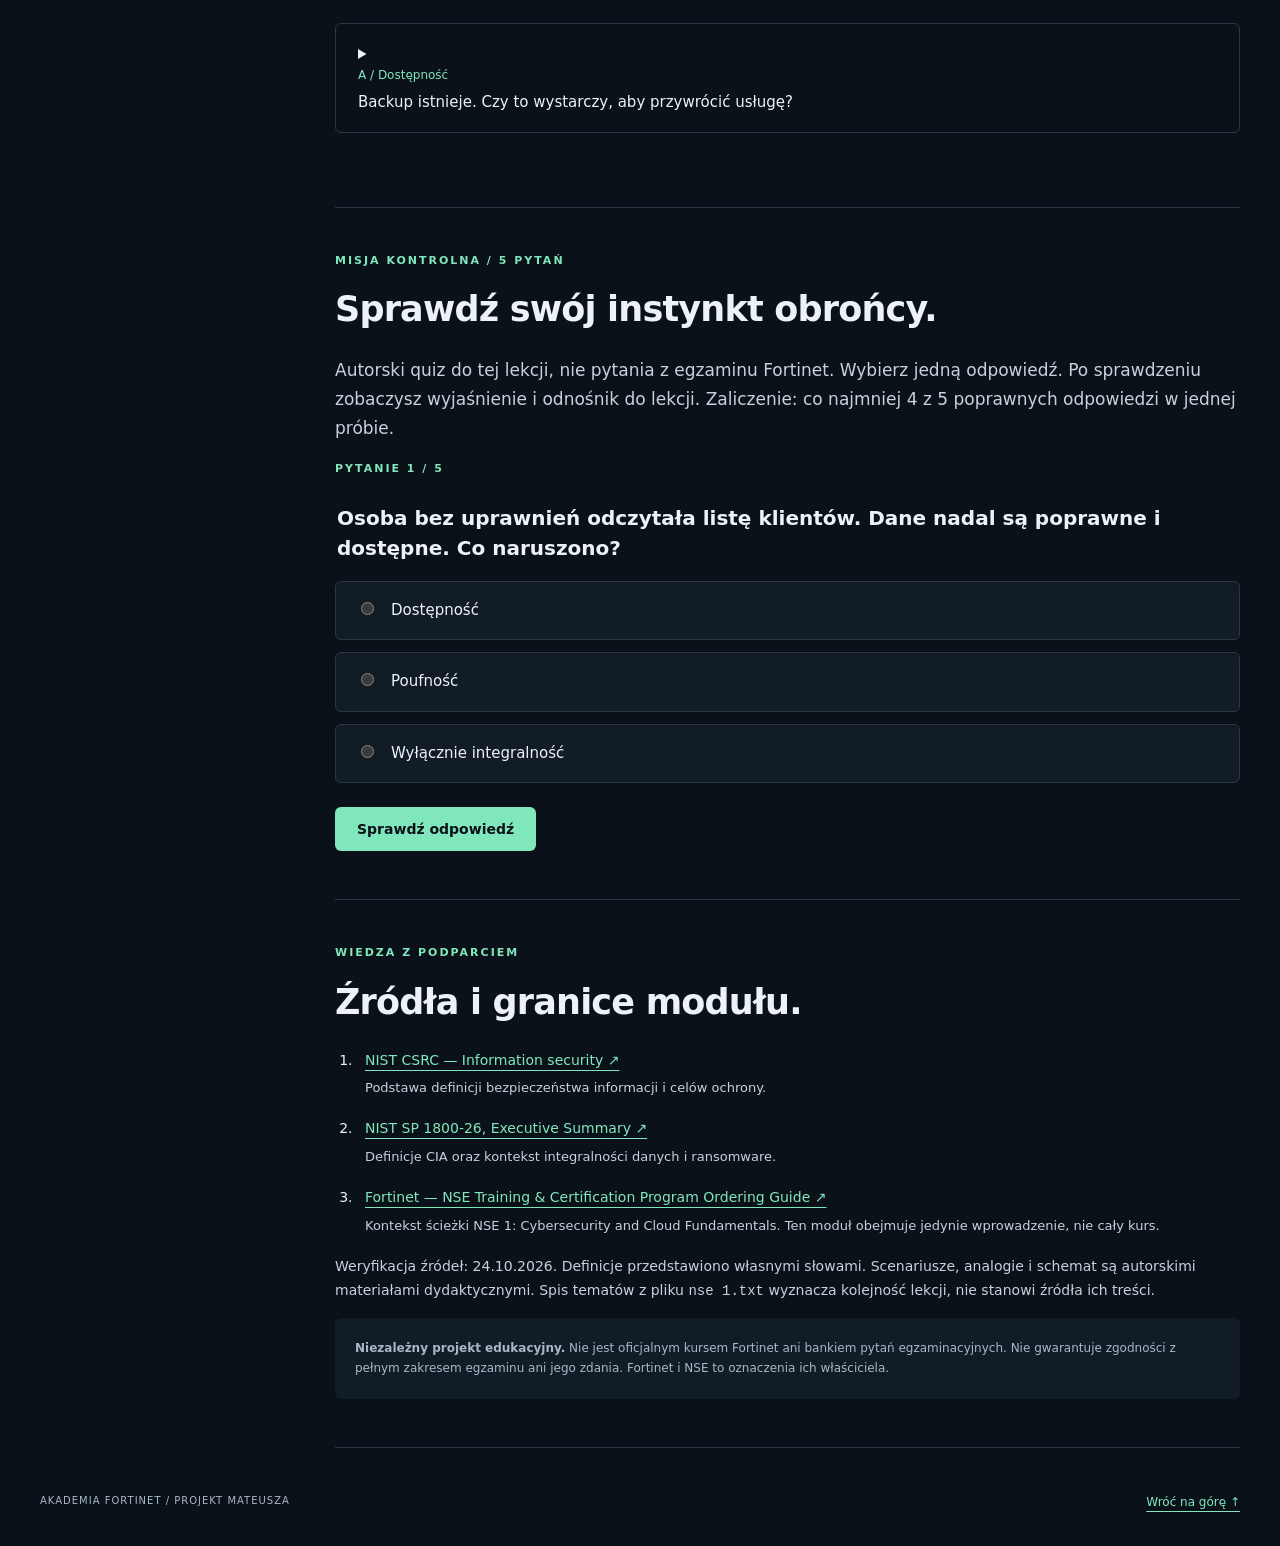
==== commit a2313e6d: "Add CIA flashcards, shuffled answers, mistake review and continue learning" ====
--- a/fortinet-academy/index.html
+++ b/fortinet-academy/index.html
@@ -49,6 +49,13 @@
           <details><summary>Sprawdź zrozumienie: co z ransomware?</summary><p>W naszym przykładzie napastnik szyfruje pliki i blokuje do nich dostęp. Narusza dostępność oraz integralność, bo nieautoryzowanie zmienia dane. Jeżeli dodatkowo wykradnie pliki, naruszy też poufność. Sama informacja o szyfrowaniu nie dowodzi kradzieży danych.</p></details>
           <div class="finish"><span aria-hidden="true">✓</span><div><h3>Podstawa opanowana?</h3><p>Spróbuj własnymi słowami wyjaśnić C, I i A na przykładzie telefonu lub firmowego dysku.</p><p class="muted">Przejdź do quizu poniżej i sprawdź, co zostało w głowie.</p></div></div>
         </section>
+        <section class="lesson" id="flashcards" aria-labelledby="flashcards-title">
+          <p class="eyebrow">AKTYWNA POWTÓRKA / 3 FISZKI</p><h2 id="flashcards-title">Najpierw odpowiedz. Potem odsłoń.</h2>
+          <p>Powiedz odpowiedź własnymi słowami, zanim rozwiniesz kartę. Fiszki utrwalają treść lekcji; nie przyznają dodatkowych EXP.</p>
+          <details class="flashcard"><summary><span>C / Poufność</span> Jakie pytanie zadasz po wycieku listy klientów?</summary><p><strong>Kto miał prawo poznać dane?</strong> Jeżeli odczytała je osoba bez uprawnień, naruszono poufność. Lista może nadal być poprawna i dostępna. <a href="#lesson-3">Wróć do CIA →</a></p></details>
+          <details class="flashcard"><summary><span>I / Integralność</span> Czy każda zmiana dokumentu oznacza naruszenie?</summary><p><strong>Nie.</strong> Uprawniona, prawidłowa edycja jest normalną pracą z danymi. Nieautoryzowana podmiana rachunku na fakturze narusza integralność. <a href="#lesson-3">Wróć do rozróżnienia →</a></p></details>
+          <details class="flashcard"><summary><span>A / Dostępność</span> Backup istnieje. Czy to wystarczy, aby przywrócić usługę?</summary><p><strong>Trzeba jeszcze móc ją odtworzyć i z niej skorzystać.</strong> Sam plik kopii nie potwierdza skutecznego odtworzenia działającej usługi. <a href="#lesson-3">Wróć do przykładu z labu →</a></p></details>
+        </section>
         <section class="lesson" id="quiz" aria-labelledby="quiz-title">
           <p class="eyebrow">MISJA KONTROLNA / 5 PYTAŃ</p><h2 id="quiz-title">Sprawdź swój instynkt obrońcy.</h2>
           <p>Autorski quiz do tej lekcji, nie pytania z egzaminu Fortinet. Wybierz jedną odpowiedź. Po sprawdzeniu zobaczysz wyjaśnienie i odnośnik do lekcji. Zaliczenie: co najmniej 4 z 5 poprawnych odpowiedzi w jednej próbie.</p>
--- a/fortinet-academy/progress.css
+++ b/fortinet-academy/progress.css
@@ -1 +1,2 @@
 [hidden]{display:none!important}.progress-panel{display:grid;grid-template-columns:1fr 1.5fr;gap:32px;padding:28px;margin-bottom:38px;background:var(--panel);border:1px solid var(--line);border-radius:8px}.progress-panel .eyebrow{margin-bottom:6px}#xp-total{font-size:32px;color:var(--mint)}#progress-summary,#progress-badge{font-size:14px}.progress-note,#storage-status{font-size:12px;color:var(--muted);margin:8px 0}.progress-panel details{margin-bottom:0}.progress-panel details p{font-size:13px}progress{width:100%;height:12px;accent-color:var(--mint)}button{font-family:inherit}button:disabled{cursor:default;opacity:.7}.complete-lesson,#reset-progress{display:block;border:1px solid var(--mint);border-radius:5px;background:transparent;color:var(--mint);padding:12px 16px;margin-top:24px;font-size:13px;cursor:pointer}.complete-lesson:disabled{border-color:var(--line);color:var(--muted)}#reset-progress{color:var(--gold);border-color:var(--gold)}#quiz-form fieldset{padding:0;border:0;margin:24px 0}#quiz-question{font-size:20px;font-weight:700;line-height:1.5;margin-bottom:18px}#quiz-options{display:grid;gap:12px}#quiz-options label{display:flex;gap:14px;align-items:baseline;padding:16px 20px;border:1px solid var(--line);background:var(--panel);border-radius:6px;cursor:pointer;font-size:15px}#quiz-options label:has(input:checked){border-color:var(--mint)}#quiz-options label:focus-within{outline:2px solid var(--gold);outline-offset:3px}#quiz-options input{accent-color:var(--mint);flex-shrink:0}#quiz-check,#quiz-next,#quiz-retry{border:0;cursor:pointer}#quiz-feedback:not(:empty){padding:22px;border-left:3px solid var(--mint);background:var(--panel);margin:24px 0;font-size:15px}#quiz-feedback a{font-size:13px}#quiz-result{margin-top:28px;padding:25px;border:1px solid var(--mint);border-radius:6px}#quiz-result:focus,#quiz-question:focus{outline:2px solid var(--gold);outline-offset:5px}@media(max-width:680px){.progress-panel{grid-template-columns:1fr;gap:12px;padding:22px}#quiz-options label{padding:14px}#quiz-question{font-size:18px}}
+.continue-learning{font-size:12px;padding:10px 14px;margin-top:18px;gap:10px}.flashcard summary{line-height:1.6;color:var(--text)}.flashcard summary span{display:block;color:var(--mint);font-size:12px;margin-bottom:5px}.flashcard[open]{border-color:var(--mint)}#quiz-review{margin:25px 0}#quiz-review article{padding:16px 0;border-top:1px solid var(--line)}#quiz-review article p{font-size:14px}#quiz-review article p:first-child{font-weight:700}#quiz-review article a{font-size:13px}
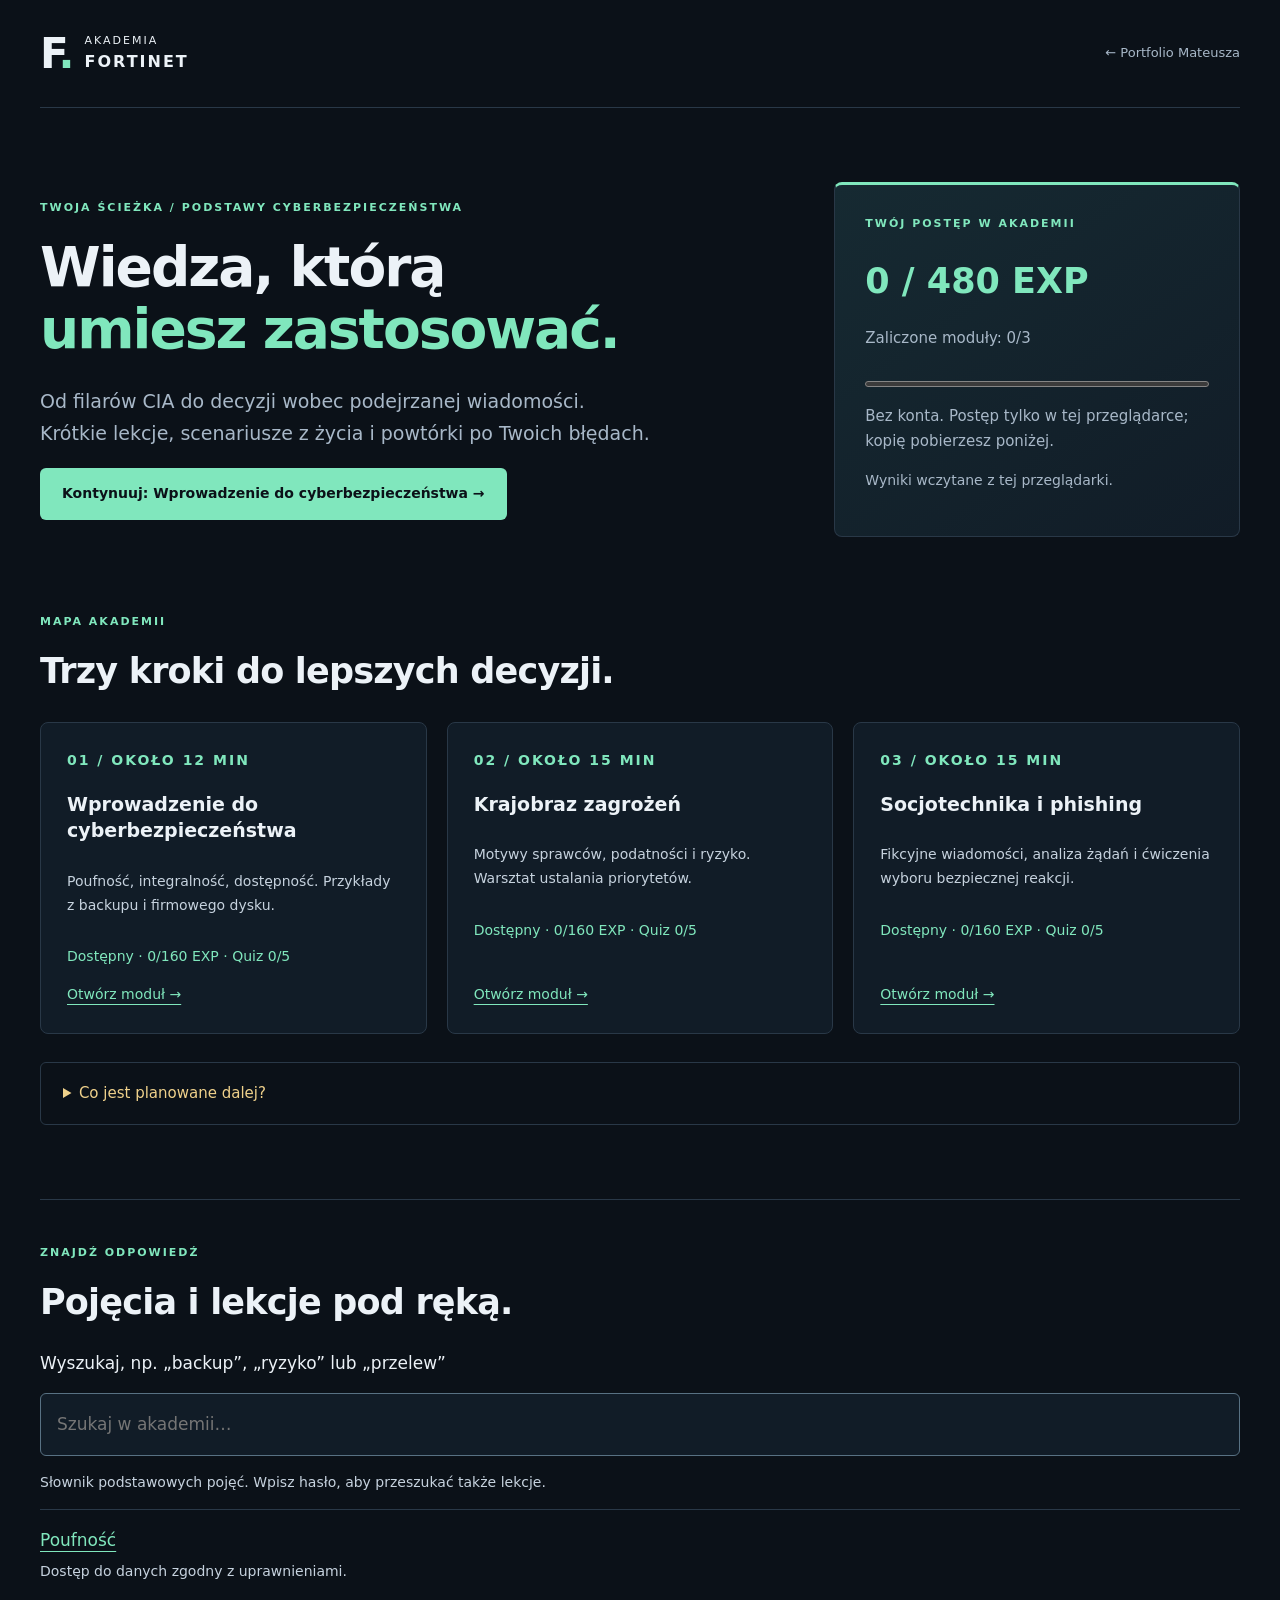
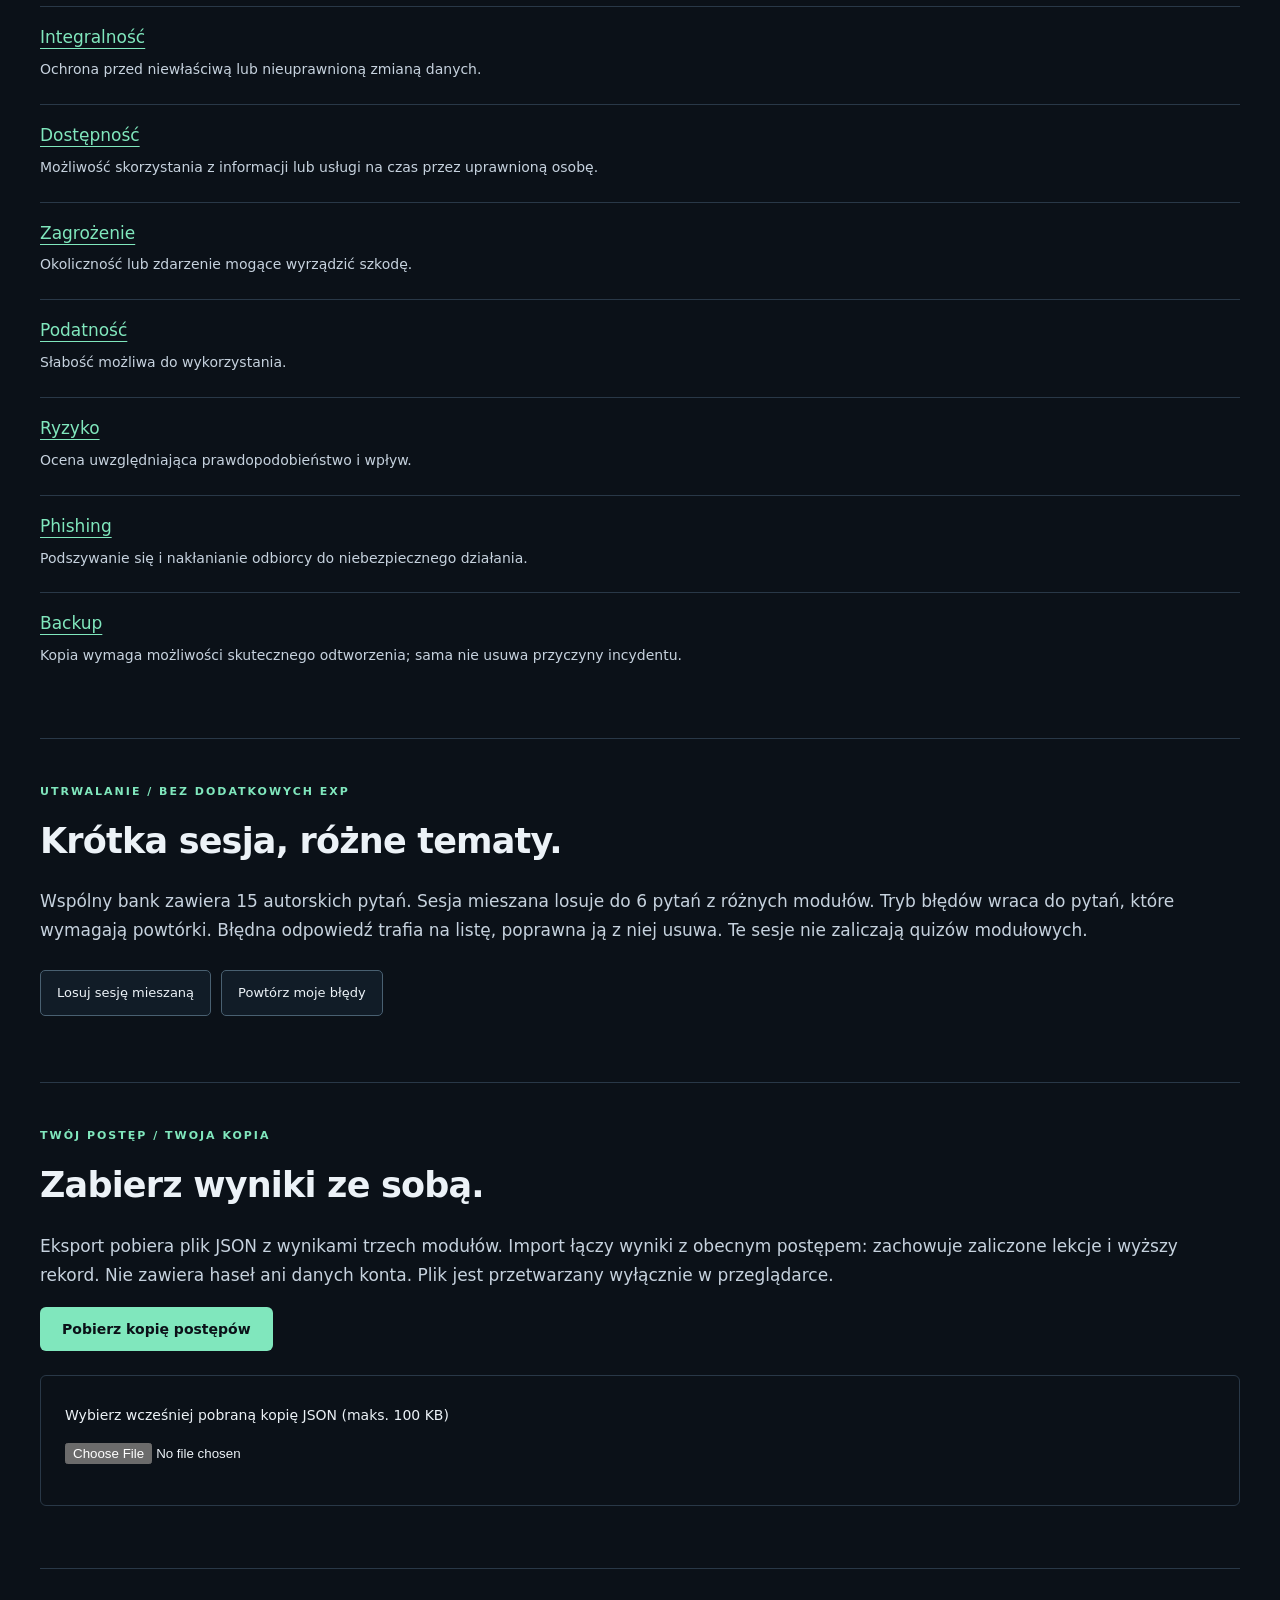
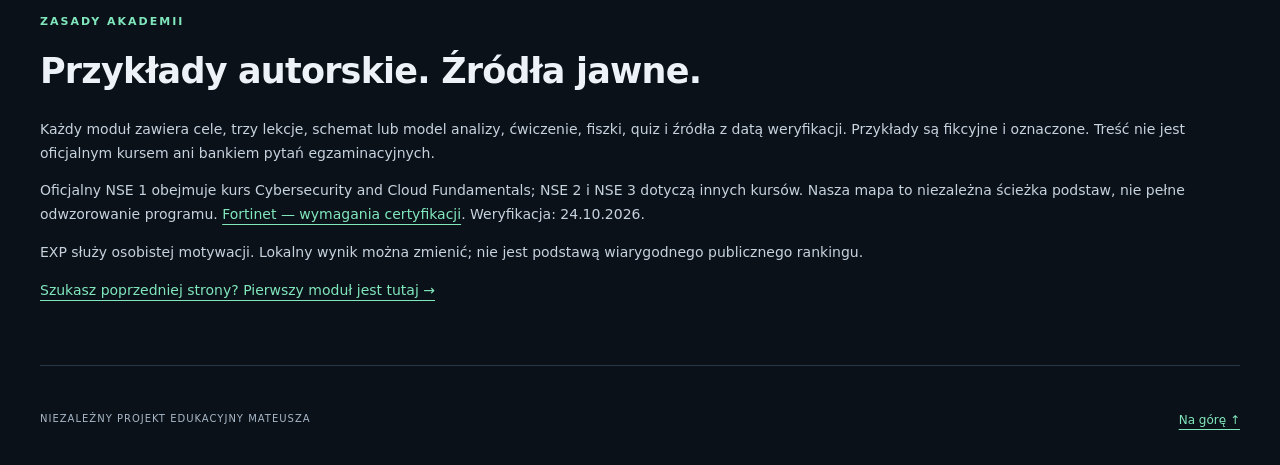
==== commit 191e7848: "Build three-module academy with shared review, search, portable progress and automated checks" ====
--- a/fortinet-academy/index.html
+++ b/fortinet-academy/index.html
@@ -1,77 +1,15 @@
 <!doctype html>
-<html lang="pl">
-<head>
-  <meta charset="utf-8">
-  <meta name="viewport" content="width=device-width, initial-scale=1">
-  <meta name="theme-color" content="#0b1118">
-  <meta name="description" content="Cyberbezpieczeństwo po ludzku. Autorskie lekcje, schemat CIA i przykłady z życia — niezależny projekt edukacyjny Mateusza.">
-  <title>Podstawy cyberbezpieczeństwa | Akademia Fortinet</title>
-  <link rel="stylesheet" href="academy.css">
-  <link rel="stylesheet" href="progress.css">
-  <script src="academy.js" defer></script>
-</head>
-<body>
-  <a class="skip" href="#content">Przejdź do lekcji</a>
-  <header class="topbar wrap">
-    <a class="brand" href="./"><span class="brand-icon" aria-hidden="true">F<span>.</span></span><span>AKADEMIA<br><strong>FORTINET</strong></span></a>
-    <a class="back" href="../">← Portfolio Mateusza</a>
-  </header>
-  <main id="content" class="wrap">
-    <section class="hero" aria-labelledby="module-title">
-      <div><p class="eyebrow">ŚCIEŻKA PODSTAWOWA / MODUŁ 01</p>
-        <h1>Zrozum zagrożenie.<br><span>Chroń to, co ważne.</span></h1>
-        <p class="lead" id="module-title">Wprowadzenie do cyberbezpieczeństwa — bez żargonu, za to z przykładami, które znasz z pracy i domu.</p>
-        <div class="meta"><span>3 krótkie lekcje</span><span>około 12 minut</span><span>poziom: od podstaw</span></div>
-        <a class="button" href="#lesson-1">Zaczynam naukę <span aria-hidden="true">↘</span></a>
-      </div>
-      <aside class="mission"><p class="eyebrow">TWOJA MISJA</p><span class="mission-mark" aria-hidden="true">01</span><h2>Myśl jak obrońca.</h2><p>Po tym module rozpoznasz, czy incydent zagraża poufności, integralności czy dostępności informacji.</p><span class="tag">Od teorii do sytuacji z życia</span></aside>
-    </section>
-    <div class="course-layout">
-      <aside class="sidebar"><nav aria-label="Lekcje modułu"><p class="eyebrow">PLAN MODUŁU</p><a href="#lesson-1"><span>01</span> Co właściwie chronimy?</a><a href="#lesson-2"><span>02</span> Dlaczego to ma znaczenie?</a><a href="#lesson-3"><span>03</span> Trzy filary: CIA</a><a href="#practice"><span>↳</span> Przećwicz na przykładzie</a><a href="#sources"><span>↗</span> Źródła i zakres</a></nav><p class="sidebar-note">Najpierw zrozumienie.<br>Potem nazwy i skróty.</p></aside>
-      <div class="lessons">
-        <section class="lesson" id="lesson-1" aria-labelledby="title-1"><p class="eyebrow">LEKCJA 01 / OKOŁO 3 MIN</p><h2 id="title-1">Co właściwie chronimy?</h2><p>Cyberbezpieczeństwo dotyczy ochrony cyfrowych informacji i systemów. Bezpieczeństwo informacji obejmuje też inne postacie danych, na przykład papierowy dokument. W tym module skupimy się na trzech celach tej ochrony: poufności, integralności i dostępności. <a class="cite" href="#source-nist">[1]</a></p>
-          <div class="example"><p class="label">Z ŻYCIA / FIRMOWY DYSK</p><h3>Jeden plik. Trzy różne problemy.</h3><p>Na dysku zespołu leży oferta dla klienta. Ktoś spoza firmy ją odczytuje. Ktoś zmienia numer rachunku. Albo dysk przestaje działać przed terminem wysyłki. To trzy różne skutki — i trzy różne pytania o bezpieczeństwo.</p></div>
-          <p class="takeaway"><strong>Zapamiętaj:</strong> zacznij od wskazania informacji lub usługi, którą chcesz chronić. Dopiero potem wybieraj narzędzia.</p><a class="next" href="#lesson-2">Dalej: po co to robimy? →</a>
-        </section>
-        <section class="lesson" id="lesson-2" aria-labelledby="title-2"><p class="eyebrow">LEKCJA 02 / OKOŁO 3 MIN</p><h2 id="title-2">To nie tylko problem działu IT.</h2><p>Wyobraź sobie poranek w małym sklepie internetowym. Klienci chcą kupować, magazyn czeka na listę paczek, a właściciel potrzebuje dostępu do zamówień. Rozważ trzy osobne sytuacje:</p>
-          <div class="impact-grid"><article><span class="number">01</span><h3>Wyciek adresów</h3><p>Lista klientów trafia do osoby bez uprawnień. Problemem jest ujawnienie danych.</p></article><article><span class="number">02</span><h3>Zmieniony rachunek</h3><p>W fakturze ktoś podmienia konto bankowe. Dokument jest dostępny, lecz jego treść została zmieniona bez zgody.</p></article><article><span class="number">03</span><h3>Przestój sklepu</h3><p>Awaria serwera blokuje zamówienia. Nie musiało dojść do włamania, by firma poniosła straty.</p></article></div>
-          <p class="takeaway"><strong>Pomyśl jak inżynier:</strong> jakie skutki miałaby godzina bez dostępu do Twoich danych? A ich ujawnienie lub nieautoryzowana zmiana? Odpowiedzi pomagają ustalić priorytety.</p><a class="next" href="#lesson-3">Dalej: nazwijmy te trzy cele →</a>
-        </section>
-        <section class="lesson" id="lesson-3" aria-labelledby="title-3"><p class="eyebrow">LEKCJA 03 / OKOŁO 4 MIN</p><h2 id="title-3">Trzy filary bezpieczeństwa: CIA.</h2><p>CIA to skrót od <span lang="en">Confidentiality, Integrity, Availability</span>. Te trzy cele pomagają opisać, co zostało naruszone. Jeden incydent może naruszyć więcej niż jeden filar. <a class="cite" href="#source-cia">[2]</a></p>
-          <figure class="cia"><figcaption>JEDNA INFORMACJA · TRZY CELE OCHRONY</figcaption><div class="cia-center">Twoje dane i usługi</div><div class="cia-branches"><article><span class="letter">C</span><h3>Poufność</h3><p>Kto ma prawo poznać dane?</p><small>Odczyt zgodny z uprawnieniami.</small></article><article><span class="letter">I</span><h3>Integralność</h3><p>Czy dane zmieniono prawidłowo?</p><small>Ochrona przed nieuprawnioną zmianą lub zniszczeniem.</small></article><article><span class="letter">A</span><h3>Dostępność</h3><p>Czy skorzystasz z nich na czas?</p><small>Niezawodny dostęp dla uprawnionych osób.</small></article></div></figure>
-          <div class="example"><p class="label">TWÓJ LAB / BACKUP</p><h3>Kopia jest. Ale czy da się odtworzyć?</h3><p>W wyobrażonym labie masz kopię maszyny wirtualnej. Przywrócenie działającej usługi pomaga odzyskać dostępność. Jeśli kopia zawiera już błędne dane, samo odtworzenie nie rozwiąże problemu integralności. Jeżeli ktoś skopiuje backup bez zgody, zagrożona jest poufność.</p></div>
-          <p class="takeaway"><strong>Ważne rozróżnienie:</strong> legalna edycja pliku nie narusza integralności. Problemem jest zmiana niewłaściwa lub nieuprawniona. <a class="cite" href="#source-cia">[2]</a></p>
-        </section>
-        <section class="lesson practice" id="practice" aria-labelledby="practice-title"><p class="eyebrow">PRZEĆWICZ / BEZ PUNKTACJI</p><h2 id="practice-title">Ten sam sklep. Inny incydent.</h2><p>Wybierz sytuację i sprawdź analizę. Przykłady są autorskie i celowo uproszczone.</p>
-          <div class="scenario-buttons" role="group" aria-label="Wybierz incydent"><button type="button" data-scenario="leak" aria-pressed="true" aria-controls="scenario-result">Wyciek listy klientów</button><button type="button" data-scenario="change" aria-pressed="false" aria-controls="scenario-result">Podmiana rachunku</button><button type="button" data-scenario="outage" aria-pressed="false" aria-controls="scenario-result">Niedostępny sklep</button></div>
-          <div id="scenario-result" class="scenario-result" aria-live="polite" aria-atomic="true"><p class="label" id="scenario-pillar">C / POUFNOŚĆ</p><h3 id="scenario-title">Dane poznała nieuprawniona osoba.</h3><p id="scenario-explanation">Lista zamówień nadal działa i nie została zmieniona. W opisanej sytuacji naruszono poufność, bo ktoś bez zgody odczytał dane klientów.</p><p id="scenario-question"><strong>Pytanie do analizy:</strong> kto powinien mieć dostęp do tej listy?</p></div>
-          <noscript><p>Zmiana sytuacji wymaga JavaScript. Wszystkie przykłady możesz przeczytać powyżej; poniżej znajdziesz też analizę.</p><p>Podmiana rachunku narusza integralność: ktoś zmienił dokument bez zgody. Niedostępny sklep narusza dostępność: uprawniona osoba nie może skorzystać z usługi.</p></noscript>
-          <details><summary>Sprawdź zrozumienie: co z ransomware?</summary><p>W naszym przykładzie napastnik szyfruje pliki i blokuje do nich dostęp. Narusza dostępność oraz integralność, bo nieautoryzowanie zmienia dane. Jeżeli dodatkowo wykradnie pliki, naruszy też poufność. Sama informacja o szyfrowaniu nie dowodzi kradzieży danych.</p></details>
-          <div class="finish"><span aria-hidden="true">✓</span><div><h3>Podstawa opanowana?</h3><p>Spróbuj własnymi słowami wyjaśnić C, I i A na przykładzie telefonu lub firmowego dysku.</p><p class="muted">Przejdź do quizu poniżej i sprawdź, co zostało w głowie.</p></div></div>
-        </section>
-        <section class="lesson" id="flashcards" aria-labelledby="flashcards-title">
-          <p class="eyebrow">AKTYWNA POWTÓRKA / 3 FISZKI</p><h2 id="flashcards-title">Najpierw odpowiedz. Potem odsłoń.</h2>
-          <p>Powiedz odpowiedź własnymi słowami, zanim rozwiniesz kartę. Fiszki utrwalają treść lekcji; nie przyznają dodatkowych EXP.</p>
-          <details class="flashcard"><summary><span>C / Poufność</span> Jakie pytanie zadasz po wycieku listy klientów?</summary><p><strong>Kto miał prawo poznać dane?</strong> Jeżeli odczytała je osoba bez uprawnień, naruszono poufność. Lista może nadal być poprawna i dostępna. <a href="#lesson-3">Wróć do CIA →</a></p></details>
-          <details class="flashcard"><summary><span>I / Integralność</span> Czy każda zmiana dokumentu oznacza naruszenie?</summary><p><strong>Nie.</strong> Uprawniona, prawidłowa edycja jest normalną pracą z danymi. Nieautoryzowana podmiana rachunku na fakturze narusza integralność. <a href="#lesson-3">Wróć do rozróżnienia →</a></p></details>
-          <details class="flashcard"><summary><span>A / Dostępność</span> Backup istnieje. Czy to wystarczy, aby przywrócić usługę?</summary><p><strong>Trzeba jeszcze móc ją odtworzyć i z niej skorzystać.</strong> Sam plik kopii nie potwierdza skutecznego odtworzenia działającej usługi. <a href="#lesson-3">Wróć do przykładu z labu →</a></p></details>
-        </section>
-        <section class="lesson" id="quiz" aria-labelledby="quiz-title">
-          <p class="eyebrow">MISJA KONTROLNA / 5 PYTAŃ</p><h2 id="quiz-title">Sprawdź swój instynkt obrońcy.</h2>
-          <p>Autorski quiz do tej lekcji, nie pytania z egzaminu Fortinet. Wybierz jedną odpowiedź. Po sprawdzeniu zobaczysz wyjaśnienie i odnośnik do lekcji. Zaliczenie: co najmniej 4 z 5 poprawnych odpowiedzi w jednej próbie.</p>
-          <div id="quiz-app" hidden>
-            <p class="label" id="quiz-counter"></p>
-            <form id="quiz-form"><fieldset id="quiz-fieldset"><legend id="quiz-question" tabindex="-1"></legend><div id="quiz-options"></div></fieldset><button class="button" id="quiz-check" type="submit">Sprawdź odpowiedź</button></form>
-            <div id="quiz-feedback" role="status" aria-live="polite" aria-atomic="true"></div>
-            <button class="button" id="quiz-next" type="button" hidden>Następne pytanie →</button>
-            <div id="quiz-result" hidden tabindex="-1"><h3 id="quiz-result-title"></h3><p id="quiz-result-text"></p><button class="button" id="quiz-retry" type="button">Spróbuj ponownie</button></div>
-          </div>
-          <noscript><p>Quiz i punkty wymagają JavaScript. Możesz nadal korzystać z lekcji, schematu i ćwiczeń powyżej.</p></noscript>
-        </section>
-        <section class="lesson sources" id="sources" aria-labelledby="sources-title"><p class="eyebrow">WIEDZA Z PODPARCIEM</p><h2 id="sources-title">Źródła i granice modułu.</h2><ol><li id="source-nist"><a href="https://csrc.nist.gov/glossary/term/information_security">NIST CSRC — Information security ↗</a><p>Podstawa definicji bezpieczeństwa informacji i celów ochrony.</p></li><li id="source-cia"><a href="https://www.nccoe.nist.gov/publication/1800-26/VolA/1800-26A.html">NIST SP 1800-26, Executive Summary ↗</a><p>Definicje CIA oraz kontekst integralności danych i ransomware.</p></li><li><a href="https://www.fortinet.com/content/dam/fortinet/assets/data-sheets/og-nse-program.pdf">Fortinet — NSE Training &amp; Certification Program Ordering Guide ↗</a><p>Kontekst ścieżki NSE 1: Cybersecurity and Cloud Fundamentals. Ten moduł obejmuje jedynie wprowadzenie, nie cały kurs.</p></li></ol><p>Weryfikacja źródeł: <time datetime="2026-10-24">24.10.2026</time>. Definicje przedstawiono własnymi słowami. Scenariusze, analogie i schemat są autorskimi materiałami dydaktycznymi. Spis tematów z pliku <code>nse 1.txt</code> wyznacza kolejność lekcji, nie stanowi źródła ich treści.</p><div class="disclaimer"><strong>Niezależny projekt edukacyjny.</strong> Nie jest oficjalnym kursem Fortinet ani bankiem pytań egzaminacyjnych. Nie gwarantuje zgodności z pełnym zakresem egzaminu ani jego zdania. Fortinet i NSE to oznaczenia ich właściciela.</div></section>
-      </div>
-    </div>
-  </main>
-  <footer class="wrap footer"><span>AKADEMIA FORTINET / PROJEKT MATEUSZA</span><a href="#content">Wróć na górę ↑</a></footer>
-</body>
-</html>
+<html lang="pl"><head><meta charset="utf-8"><meta name="viewport" content="width=device-width, initial-scale=1"><meta name="theme-color" content="#0b1118"><meta name="description" content="Niezależna akademia cyberbezpieczeństwa: trzy moduły, praktyczne scenariusze, quizy i powtórki."><title>Mapa nauki | Akademia Fortinet</title><link rel="stylesheet" href="academy.css"><link rel="stylesheet" href="progress.css"><link rel="stylesheet" href="hub.css"><script src="catalog.js" defer></script><script src="progress-store.js" defer></script><script src="hub.js" defer></script></head>
+<body><a class="skip" href="#content">Przejdź do treści</a><header class="topbar wrap"><a class="brand" href="./"><span class="brand-icon">F<span>.</span></span><span>AKADEMIA<br><strong>FORTINET</strong></span></a><a class="back" href="../">← Portfolio Mateusza</a></header>
+<main id="content" class="wrap">
+<section class="hero"><div><p class="eyebrow">TWOJA ŚCIEŻKA / PODSTAWY CYBERBEZPIECZEŃSTWA</p><h1>Wiedza, którą<br><span>umiesz zastosować.</span></h1><p class="lead">Od filarów CIA do decyzji wobec podejrzanej wiadomości. Krótkie lekcje, scenariusze z życia i powtórki po Twoich błędach.</p><a class="button" id="hub-continue" href="podstawy/">Zacznij od podstaw →</a></div><aside class="mission"><p class="eyebrow">TWÓJ POSTĘP W AKADEMII</p><strong id="total-xp" class="total-xp">0 / 480 EXP</strong><p id="total-modules">3 moduły dostępne do nauki</p><progress id="total-progress" max="3" value="0" aria-label="Liczba zaliczonych modułów"></progress><p class="progress-note">Bez konta. Postęp tylko w tej przeglądarce; kopię pobierzesz poniżej.</p><p id="hub-storage-status" role="status"></p></aside></section>
+<section id="modules" class="lesson"><p class="eyebrow">MAPA AKADEMII</p><h2>Trzy kroki do lepszych decyzji.</h2><div class="module-grid">
+<article class="module-card" data-card="module-01"><p class="label">01 / OKOŁO 12 MIN</p><h3>Wprowadzenie do cyberbezpieczeństwa</h3><p>Poufność, integralność, dostępność. Przykłady z backupu i firmowego dysku.</p><p class="module-state">Dostępny · 3 lekcje · 5 pytań</p><a href="podstawy/">Otwórz moduł →</a></article>
+<article class="module-card" data-card="module-02"><p class="label">02 / OKOŁO 15 MIN</p><h3>Krajobraz zagrożeń</h3><p>Motywy sprawców, podatności i ryzyko. Warsztat ustalania priorytetów.</p><p class="module-state">Dostępny · 3 lekcje · 5 pytań</p><a href="zagrozenia/">Otwórz moduł →</a></article>
+<article class="module-card" data-card="module-03"><p class="label">03 / OKOŁO 15 MIN</p><h3>Socjotechnika i phishing</h3><p>Fikcyjne wiadomości, analiza żądań i ćwiczenia wyboru bezpiecznej reakcji.</p><p class="module-state">Dostępny · 3 lekcje · 5 pytań</p><a href="socjotechnika/">Otwórz moduł →</a></article></div>
+<details><summary>Co jest planowane dalej?</summary><p>Tożsamość i bezpieczne logowanie, ochrona urządzeń oraz podstawy chmury. To plan rozwoju, nie dostępne lekcje ani deklaracja pokrycia całego NSE 1.</p></details></section>
+<section id="search" class="lesson"><p class="eyebrow">ZNAJDŹ ODPOWIEDŹ</p><h2>Pojęcia i lekcje pod ręką.</h2><label for="search-input">Wyszukaj, np. „backup”, „ryzyko” lub „przelew”</label><input id="search-input" type="search" maxlength="100" autocomplete="off" placeholder="Szukaj w akademii…"><p id="search-status" role="status"></p><div id="search-results"></div><noscript><p>Wyszukiwanie wymaga JavaScript. Wszystkie lekcje są dostępne z mapy powyżej.</p></noscript></section>
+<section id="review" class="lesson"><p class="eyebrow">UTRWALANIE / BEZ DODATKOWYCH EXP</p><h2>Krótka sesja, różne tematy.</h2><p>Wspólny bank zawiera 15 autorskich pytań. Sesja mieszana losuje do 6 pytań z różnych modułów. Tryb błędów wraca do pytań, które wymagają powtórki. Błędna odpowiedź trafia na listę, poprawna ją z niej usuwa. Te sesje nie zaliczają quizów modułowych.</p><div class="scenario-buttons"><button id="start-mixed" type="button">Losuj sesję mieszaną</button><button id="start-errors" type="button">Powtórz moje błędy</button></div><p id="practice-status" role="status"></p><div id="mixed-app" hidden><p id="mixed-counter" class="label"></p><form id="mixed-form"><fieldset><legend id="mixed-question" tabindex="-1"></legend><div id="mixed-options"></div></fieldset><button class="button" type="submit" id="mixed-check">Sprawdź</button></form><div id="mixed-feedback" role="status" aria-live="polite"></div><button class="button" id="mixed-next" type="button" hidden>Dalej →</button></div><noscript><p>Sesje powtórkowe wymagają JavaScript. Fiszki we wszystkich modułach działają również bez niego.</p></noscript></section>
+<section id="backup" class="lesson"><p class="eyebrow">TWÓJ POSTĘP / TWOJA KOPIA</p><h2>Zabierz wyniki ze sobą.</h2><p>Eksport pobiera plik JSON z wynikami trzech modułów. Import łączy wyniki z obecnym postępem: zachowuje zaliczone lekcje i wyższy rekord. Nie zawiera haseł ani danych konta. Plik jest przetwarzany wyłącznie w przeglądarce.</p><button class="button" id="export-progress" type="button">Pobierz kopię postępów</button><div class="import-box"><label for="import-file">Wybierz wcześniej pobraną kopię JSON (maks. 100 KB)</label><input id="import-file" type="file" accept="application/json,.json"><p id="import-preview"></p><button class="button" id="import-confirm" type="button" hidden>Połącz z moim postępem</button></div><p id="backup-status" role="status" aria-live="polite"></p><noscript><p>Eksport i import wymagają JavaScript.</p></noscript></section>
+<section id="about" class="lesson sources"><p class="eyebrow">ZASADY AKADEMII</p><h2>Przykłady autorskie. Źródła jawne.</h2><p>Każdy moduł zawiera cele, trzy lekcje, schemat lub model analizy, ćwiczenie, fiszki, quiz i źródła z datą weryfikacji. Przykłady są fikcyjne i oznaczone. Treść nie jest oficjalnym kursem ani bankiem pytań egzaminacyjnych.</p><p>Oficjalny NSE 1 obejmuje kurs Cybersecurity and Cloud Fundamentals; NSE 2 i NSE 3 dotyczą innych kursów. Nasza mapa to niezależna ścieżka podstaw, nie pełne odwzorowanie programu. <a href="https://helpdesk.training.fortinet.com/support/solutions/articles/73000665753-what-are-the-new-certification-requirements-">Fortinet — wymagania certyfikacji</a>. Weryfikacja: <time datetime="2026-10-24">24.10.2026</time>.</p><p>EXP służy osobistej motywacji. Lokalny wynik można zmienić; nie jest podstawą wiarygodnego publicznego rankingu.</p><p><a href="podstawy/">Szukasz poprzedniej strony? Pierwszy moduł jest tutaj →</a></p></section>
+</main><footer class="wrap footer"><span>NIEZALEŻNY PROJEKT EDUKACYJNY MATEUSZA</span><a href="#content">Na górę ↑</a></footer></body></html>
--- a/fortinet-academy/hub.css
+++ b/fortinet-academy/hub.css
@@ -0,0 +1 @@
+.module-grid{display:grid;grid-template-columns:repeat(3,minmax(0,1fr));gap:20px;margin:28px 0}.module-card{border:1px solid var(--line);background:var(--panel);border-radius:8px;padding:26px;display:flex;flex-direction:column}.module-card p{font-size:14px}.module-card a{margin-top:auto;font-size:14px}.module-state{color:var(--mint)!important}.total-xp{font-size:35px;color:var(--mint)}#search-input{display:block;width:100%;margin:15px 0;padding:16px;background:var(--panel);color:var(--text);border:1px solid #587183;border-radius:6px;font:inherit}input:focus-visible{outline:3px solid var(--gold);outline-offset:3px}#search-results article{padding:16px 0;border-top:1px solid var(--line)}#search-results article p{font-size:14px;margin:6px 0}#mixed-form fieldset{border:0;padding:0;margin:24px 0}#mixed-question{font-size:21px;font-weight:700;margin-bottom:20px}#mixed-options{display:grid;gap:12px}#mixed-options label{display:flex;gap:14px;border:1px solid var(--line);background:var(--panel);padding:16px;border-radius:6px;cursor:pointer}#mixed-options label:focus-within{outline:2px solid var(--gold)}#mixed-feedback:not(:empty){padding:22px;border-left:3px solid var(--mint);margin:20px 0;background:var(--panel)}.import-box{border:1px solid var(--line);padding:24px;margin-top:24px;border-radius:6px}.import-box input{display:block;max-width:100%;margin:15px 0}.import-box label{font-size:14px}.lesson>.button, #mixed-app .button{border:0;cursor:pointer}#practice-status,#backup-status,#search-status,#hub-storage-status{font-size:14px}#mixed-question:focus{outline:2px solid var(--gold);outline-offset:5px}.diagram{background:var(--panel);border:1px solid var(--line);border-radius:8px;padding:25px;margin:30px 0}.diagram figcaption{font-size:11px;color:var(--mint);letter-spacing:1px}.diagram-grid{display:grid;grid-template-columns:repeat(3,minmax(0,1fr));gap:15px;margin-top:24px}.diagram-grid article{border-top:2px solid var(--mint);padding-top:14px}.diagram p{font-size:14px}.message blockquote{margin:20px 0;padding-left:20px;border-left:2px solid var(--gold)}code{overflow-wrap:anywhere}button:disabled{cursor:default}@media(max-width:800px){.module-grid{grid-template-columns:1fr}.module-card{padding:22px}}@media(max-width:520px){.diagram-grid{grid-template-columns:1fr}.diagram{padding:20px}.import-box{padding:18px}#mixed-question{font-size:18px}}
